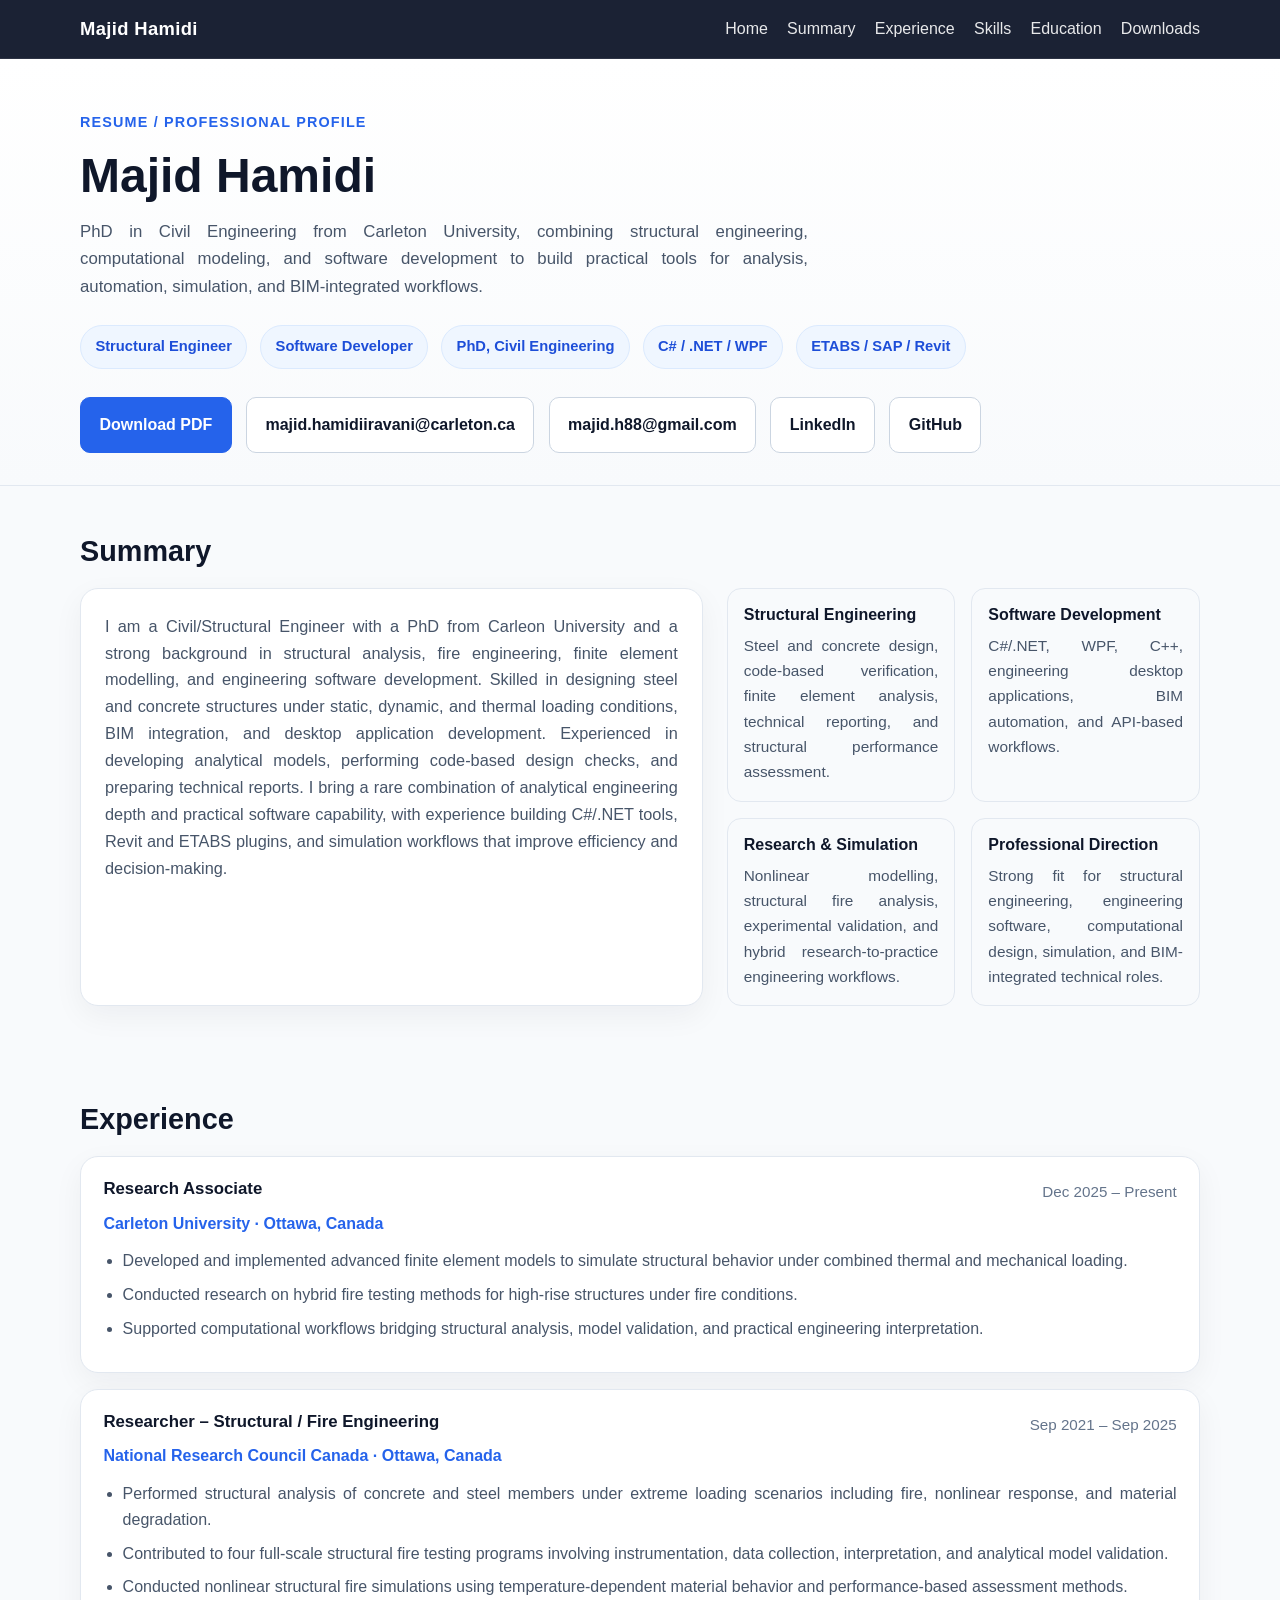
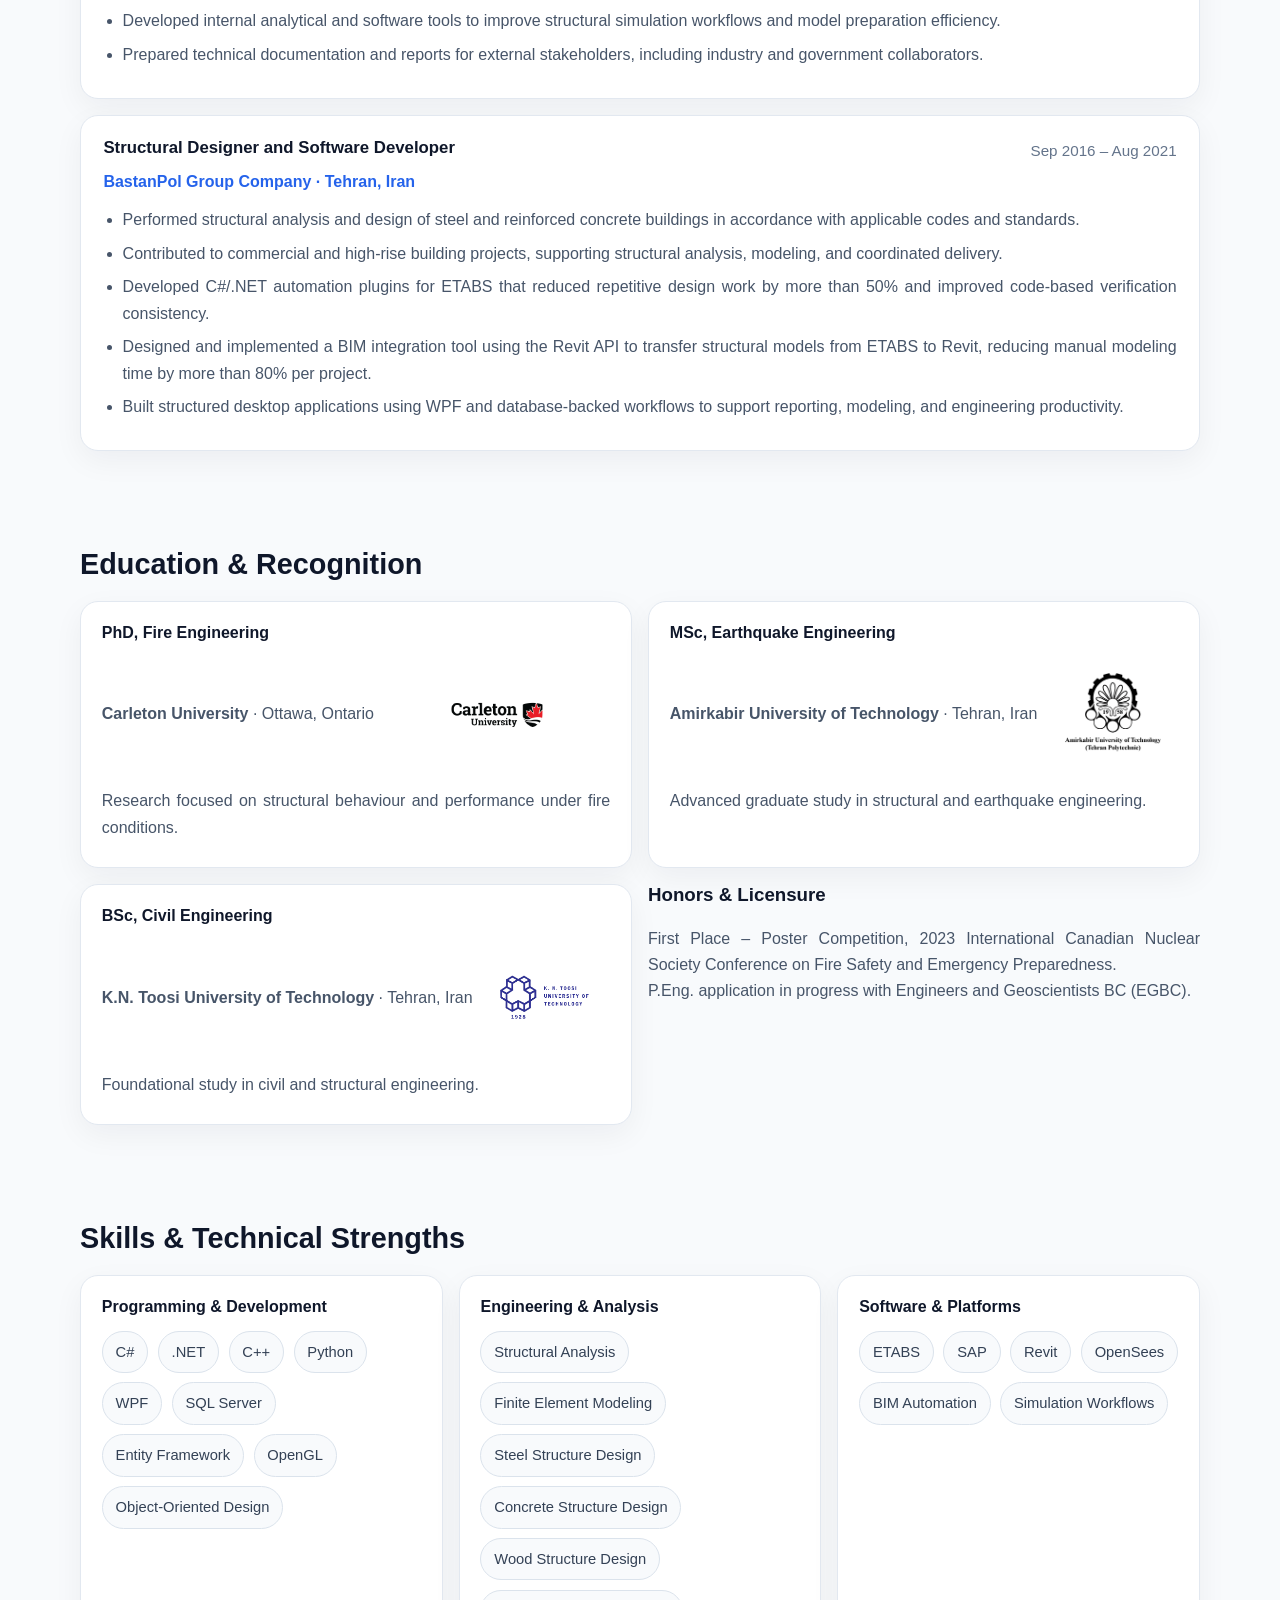
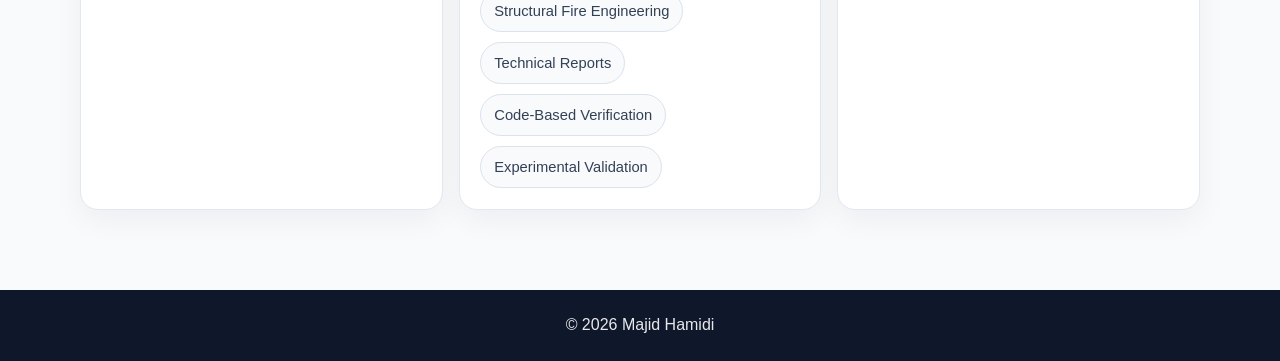
==== resume.html @ 637e969d "Update resume.html" ====
<!DOCTYPE html>
<html lang="en">
<head>
  <meta charset="UTF-8" />
  <meta name="viewport" content="width=device-width, initial-scale=1.0" />
  <title>Resume | Majid Hamidi</title>
  <meta
    name="description"
    content="Resume page of Majid Hamidi - PhD Civil Engineer, Structural Engineer, and Software Developer specializing in structural analysis, fire engineering, computational modeling, and engineering software."
  />
  <link rel="preconnect" href="https://fonts.googleapis.com">
  <link rel="preconnect" href="https://fonts.gstatic.com" crossorigin>
  <link href="https://fonts.googleapis.com/css2?family=Inter:wght@400;500;600;700;800&display=swap" rel="stylesheet">

  <style>
    * {
      box-sizing: border-box;
    }

    html {
      scroll-behavior: smooth;
    }

    body {
      margin: 0;
      font-family: 'Calibri', sans-serif;
      line-height: 1.65;
      color: #1e293b;
      background: #f8fafc;
      -webkit-font-smoothing: antialiased;
      -moz-osx-font-smoothing: grayscale;
      text-rendering: optimizeLegibility;
      text-align: justify;
    }

    img {
      max-width: 100%;
      display: block;
    }

    h1, h2, h3, h4, .logo {
  margin-top: 0;
  font-weight: 700;
  line-height: 1.2;
  color: #0f172a;
}

    p {
      margin-top: 0;
      margin-bottom: 0;
      color: #475569;
      font-weight: 400;
    }

    ul {
      margin: 0;
      padding-left: 1.2rem;
      color: #475569;
    }

    li {
      margin-bottom: 0.45rem;
    }

    a {
      color: #2563eb;
      text-decoration: none;
      transition: 0.25s ease;
    }

    a:hover {
      color: #1d4ed8;
    }

    .container {
      width: min(1120px, 92%);
      margin: 0 auto;
    }

    .site-header {
      position: sticky;
      top: 0;
      z-index: 1000;
      background: rgba(15, 23, 42, 0.95);
      backdrop-filter: blur(10px);
      color: white;
      padding: 1rem 0;
      border-bottom: 1px solid rgba(255, 255, 255, 0.08);
    }

    .nav {
      display: flex;
      justify-content: space-between;
      align-items: center;
      gap: 1rem;
    }

    .logo {
      color: white;
      font-size: 1.15rem;
      letter-spacing: 0.02em;
    }

    .nav nav {
      display: flex;
      flex-wrap: wrap;
      gap: 1.2rem;
    }

    .nav nav a {
      color: rgba(255, 255, 255, 0.9);
      font-weight: 500;
    }

    .nav nav a:hover {
      color: white;
    }

    .hero {
      padding: 3.2rem 0 2rem;
      background: linear-gradient(to bottom, #ffffff, #f8fafc);
      border-bottom: 1px solid #e2e8f0;
    }

    .eyebrow {
      margin-bottom: 0.8rem;
      color: #2563eb;
      font-size: 0.9rem;
      font-weight: 700;
      text-transform: uppercase;
      letter-spacing: 0.08em;
    }

    .hero h1 {
      font-size: clamp(2rem, 4vw, 3rem);
      margin-bottom: 0.8rem;
      max-width: 12ch;
    }

    .hero-subtitle {
      font-size: 1.05rem;
      max-width: 78ch;
      margin-bottom: 1.5rem;
    }

    .hero-meta {
      display: flex;
      flex-wrap: wrap;
      gap: 0.8rem;
      margin-bottom: 1.8rem;
    }

    .pill {
      display: inline-flex;
      align-items: center;
      padding: 0.55rem 0.9rem;
      border-radius: 999px;
      background: #eff6ff;
      color: #1d4ed8;
      font-weight: 600;
      font-size: 0.92rem;
      border: 1px solid #dbeafe;
    }

    .hero-links {
      display: flex;
      flex-wrap: wrap;
      gap: 0.9rem;
    }

    .btn {
      display: inline-flex;
      align-items: center;
      justify-content: center;
      padding: 0.85rem 1.15rem;
      border-radius: 10px;
      border: 1px solid #cbd5e1;
      background: white;
      color: #0f172a;
      font-weight: 600;
      transition: 0.25s ease;
    }

    .btn:hover {
      transform: translateY(-2px);
      box-shadow: 0 10px 24px rgba(15, 23, 42, 0.08);
    }

    .btn.primary {
      background: #2563eb;
      border-color: #2563eb;
      color: white;
    }

    .btn.primary:hover {
      background: #1d4ed8;
      border-color: #1d4ed8;
      color: white;
    }

    .section {
      padding: 3rem 0;
    }

    .section-title {
      font-size: 1.8rem;
      margin-bottom: 1.2rem;
      font-weight: 700;
      color: #0f172a;
    }

    .grid-2 {
      display: grid;
      grid-template-columns: 1.25fr 0.95fr;
      gap: 1.5rem;
    }

    .card {
      background: white;
      border: 1px solid #e2e8f0;
      border-radius: 18px;
      box-shadow: 0 10px 30px rgba(15, 23, 42, 0.05);
      padding: 1.5rem;
    }

    .summary {
      font-size: 1.02rem;
      margin-bottom: 0;
    }

    .highlight-grid {
      display: grid;
      grid-template-columns: repeat(2, minmax(0, 1fr));
      gap: 1rem;
    }

    .highlight-box {
      background: #f8fafc;
      border: 1px solid #e2e8f0;
      border-radius: 14px;
      padding: 1rem;
    }

    .highlight-box h3 {
      font-size: 1rem;
      margin-bottom: 0.55rem;
    }

    .highlight-box p {
      font-size: 0.96rem;
    }

    .timeline {
      display: grid;
      gap: 1rem;
    }

    .timeline-item {
      background: white;
      border: 1px solid #e2e8f0;
      border-radius: 18px;
      padding: 1.4rem;
      box-shadow: 0 10px 30px rgba(15, 23, 42, 0.05);
    }

    .item-top {
      display: flex;
      justify-content: space-between;
      gap: 1rem;
      flex-wrap: wrap;
      margin-bottom: 0.4rem;
    }

    .item-title {
      font-size: 1.05rem;
      margin: 0;
    }

    .item-company {
      color: #2563eb;
      font-weight: 600;
      margin-bottom: 0.7rem;
    }

    .item-date {
      color: #64748b;
      font-size: 0.95rem;
      white-space: nowrap;
    }

    .skills-grid {
      display: grid;
      grid-template-columns: repeat(3, minmax(0, 1fr));
      gap: 1rem;
    }

    .skills-card {
      background: white;
      border: 1px solid #e2e8f0;
      border-radius: 18px;
      padding: 1.3rem;
      box-shadow: 0 10px 30px rgba(15, 23, 42, 0.05);
    }

    .skills-card h3 {
      font-size: 1rem;
      margin-bottom: 0.9rem;
    }

    .tags {
      display: flex;
      flex-wrap: wrap;
      gap: 0.6rem;
    }

    .tag {
      background: #f8fafc;
      border: 1px solid #dbe3ec;
      padding: 0.5rem 0.8rem;
      border-radius: 999px;
      font-size: 0.92rem;
      color: #334155;
      font-weight: 500;
    }

    .education-grid {
      display: grid;
      grid-template-columns: repeat(2, minmax(0, 1fr));
      gap: 1rem;
    }

    .edu-card {
      background: white;
      border: 1px solid #e2e8f0;
      border-radius: 18px;
      padding: 1.3rem;
      box-shadow: 0 10px 30px rgba(15, 23, 42, 0.05);
    }

    .edu-card h3 {
      font-size: 1rem;
      margin-bottom: 0.35rem;
    }

    .edu-card p {
      margin-bottom: 0.35rem;
    }

    .edu-header {
  display: flex;
  align-items: center;
  gap: 0.8rem;
  margin-bottom: 0.6rem;
}

.edu-card img {
  width: 92px;
  height: 92px;
  object-fit: contain;
  display: block;
  margin: 1.2rem auto;
}
    .edu-row {
  display: flex;
  align-items: center;
  gap: 0.6rem;
  margin-bottom: 0.4rem;
}

.edu-row img {
  width: 96px;
  height: 96px;
  object-fit: contain;
}

.edu-row p {
  margin: 0;
}
    .downloads {
      display: grid;
      grid-template-columns: repeat(2, minmax(0, 1fr));
      gap: 1rem;
    }

    .download-card {
      background: linear-gradient(to bottom right, #ffffff, #f8fbff);
      border: 1px solid #dbeafe;
      border-radius: 18px;
      padding: 1.4rem;
      box-shadow: 0 10px 30px rgba(37, 99, 235, 0.06);
    }

    .download-card h3 {
      margin-bottom: 0.5rem;
      font-size: 1.05rem;
    }

    .download-card p {
      margin-bottom: 1rem;
    }

    .footer {
      background: #0f172a;
      color: rgba(255, 255, 255, 0.9);
      padding: 1.4rem 0;
      text-align: center;
      margin-top: 2rem;
    }

    .footer p {
      margin: 0;
      color: inherit;
    }

    @media (max-width: 900px) {
      .grid-2,
      .skills-grid,
      .education-grid,
      .downloads {
        grid-template-columns: 1fr;
      }

      .highlight-grid {
        grid-template-columns: 1fr;
      }
    }

    @media (max-width: 768px) {
      .nav {
        flex-direction: column;
        align-items: flex-start;
      }

      .hero {
        padding-top: 2.4rem;
      }

      .hero h1 {
        max-width: 100%;
      }

      .section {
        padding: 2.0rem 0;
      }
    }
  </style>
</head>
<body>
  <header class="site-header">
    <div class="container nav">
      <div class="logo">Majid Hamidi</div>
      <nav>
        <a href="index.html">Home</a>
        <a href="#summary">Summary</a>
        <a href="#experience">Experience</a>
        <a href="#skills">Skills</a>
        <a href="#education">Education</a>
        <a href="#downloads">Downloads</a>
      </nav>
    </div>
  </header>

  <section class="hero">
    <div class="container">
      <p class="eyebrow">Resume / Professional Profile</p>
      <h1>Majid Hamidi</h1>
      <p class="hero-subtitle">
        PhD in Civil Engineering from Carleton University, combining structural engineering, computational modeling,
        and software development to build practical tools for analysis, automation, simulation, and BIM-integrated workflows.
      </p>

      <div class="hero-meta">
        <span class="pill">Structural Engineer</span>
        <span class="pill">Software Developer</span>
        <span class="pill">PhD, Civil Engineering</span>
        <span class="pill">C# / .NET / WPF</span>
        <span class="pill">ETABS / SAP / Revit</span>
      </div>

      <div class="hero-links">
        <a class="btn primary" href="assets/cv.pdf" download>Download PDF</a>
        <a class="btn" href="mailto:Majid.Hamidiiravani@carleton.ca">majid.hamidiiravani@carleton.ca</a>
        <a class="btn" href="mailto:Majid.h88@gmail.com">majid.h88@gmail.com</a>
        <a class="btn" href="https://www.linkedin.com/in/majid-hamidi-iravani/" target="_blank" rel="noopener noreferrer">LinkedIn</a>
        <a class="btn" href="https://github.com/majid-hamidi" target="_blank" rel="noopener noreferrer">GitHub</a>
      </div>
    </div>
  </section>

  <section id="summary" class="section">
    <div class="container">
      <h2 class="section-title">Summary</h2>
      <div class="grid-2">
        <div class="card">
          <p class="summary">
            I am a Civil/Structural Engineer with a PhD from Carleon University and a strong background in structural analysis, fire engineering,
            finite element modelling, and engineering software development. Skilled in designing steel and concrete structures under static, dynamic, and
            thermal loading conditions, BIM integration, and desktop application development. Experienced in developing analytical models, performing code-based design checks, and preparing technical reports. I bring a rare combination of analytical engineering depth and practical software capability, with experience
            building C#/.NET tools, Revit and ETABS plugins, and simulation workflows that improve efficiency and decision-making.
          </p>
        </div>

        <div class="highlight-grid">
          <div class="highlight-box">
            <h3>Structural Engineering</h3>
            <p>Steel and concrete design, code-based verification, finite element analysis, technical reporting, and structural performance assessment.</p>
          </div>
          <div class="highlight-box">
            <h3>Software Development</h3>
            <p>C#/.NET, WPF, C++, engineering desktop applications, BIM automation, and API-based workflows.</p>
          </div>
          <div class="highlight-box">
            <h3>Research & Simulation</h3>
            <p>Nonlinear modelling, structural fire analysis, experimental validation, and hybrid research-to-practice engineering workflows.</p>
          </div>
          <div class="highlight-box">
            <h3>Professional Direction</h3>
            <p>Strong fit for structural engineering, engineering software, computational design, simulation, and BIM-integrated technical roles.</p>
          </div>
        </div>
      </div>
    </div>
  </section>

  <section id="experience" class="section">
    <div class="container">
      <h2 class="section-title">Experience</h2>

      <div class="timeline">
        <article class="timeline-item">
          <div class="item-top">
            <h3 class="item-title">Research Associate</h3>
            <div class="item-date">Dec 2025 – Present</div>
          </div>
          <div class="item-company">Carleton University · Ottawa, Canada</div>
          <ul>
            <li>Developed and implemented advanced finite element models to simulate structural behavior under combined thermal and mechanical loading.</li>
            <li>Conducted research on hybrid fire testing methods for high-rise structures under fire conditions.</li>
            <li>Supported computational workflows bridging structural analysis, model validation, and practical engineering interpretation.</li>
          </ul>
        </article>

        <article class="timeline-item">
          <div class="item-top">
            <h3 class="item-title">Researcher – Structural / Fire Engineering</h3>
            <div class="item-date">Sep 2021 – Sep 2025</div>
          </div>
          <div class="item-company">National Research Council Canada · Ottawa, Canada</div>
          <ul>
            <li>Performed structural analysis of concrete and steel members under extreme loading scenarios including fire, nonlinear response, and material degradation.</li>
            <li>Contributed to four full-scale structural fire testing programs involving instrumentation, data collection, interpretation, and analytical model validation.</li>
            <li>Conducted nonlinear structural fire simulations using temperature-dependent material behavior and performance-based assessment methods.</li>
            <li>Developed internal analytical and software tools to improve structural simulation workflows and model preparation efficiency.</li>
            <li>Prepared technical documentation and reports for external stakeholders, including industry and government collaborators.</li>
          </ul>
        </article>

        <article class="timeline-item">
          <div class="item-top">
            <h3 class="item-title">Structural Designer and Software Developer</h3>
            <div class="item-date">Sep 2016 – Aug 2021</div>
          </div>
          <div class="item-company">BastanPol Group Company · Tehran, Iran</div>
          <ul>
            <li>Performed structural analysis and design of steel and reinforced concrete buildings in accordance with applicable codes and standards.</li>
            <li>Contributed to commercial and high-rise building projects, supporting structural analysis, modeling, and coordinated delivery.</li>
            <li>Developed C#/.NET automation plugins for ETABS that reduced repetitive design work by more than 50% and improved code-based verification consistency.</li>
            <li>Designed and implemented a BIM integration tool using the Revit API to transfer structural models from ETABS to Revit, reducing manual modeling time by more than 80% per project.</li>
            <li>Built structured desktop applications using WPF and database-backed workflows to support reporting, modeling, and engineering productivity.</li>
          </ul>
        </article>
      </div>
    </div>
  </section>

 

  <section id="education" class="section">
    <div class="container">
      <h2 class="section-title">Education & Recognition</h2>

      <div class="education-grid">
        <div class="edu-card">
          <h3>PhD, Fire Engineering</h3>
          <div class="edu-row">            
            <p><strong>Carleton University</strong> · Ottawa, Ontario</p>
            <img src="assets/carleton.png" alt="Carleton University logo">
          </div>
          <p>
            Research focused on structural behaviour and performance under fire conditions.
          </p>
        </div>

        <div class="edu-card">
          <h3>MSc, Earthquake Engineering</h3>
          <div class="edu-row">      
            <p><strong>Amirkabir University of Technology</strong> · Tehran, Iran</p>
            <img src="assets/Amirkabir.png" alt="Amirkabir University logo">
          </div>
          <p>Advanced graduate study in structural and earthquake engineering.</p>
        </div>

        <div class="edu-card">
          <h3>BSc, Civil Engineering</h3>
          <div class="edu-row">
            <p><strong>K.N. Toosi University of Technology</strong> · Tehran, Iran</p>
            <img src="assets/KNTOOSI.png" alt="Amirkabir University logo">
          </div>
          <p>Foundational study in civil and structural engineering.</p>
        </div>

        <div class="">
          <h3>Honors & Licensure</h3>
          <p>First Place – Poster Competition, 2023 International Canadian Nuclear Society Conference on Fire Safety and Emergency Preparedness.</p>
          <p>P.Eng. application in progress with Engineers and Geoscientists BC (EGBC).</p>
        </div>
      </div>
    </div>
  </section>

   <section id="skills" class="section">
    <div class="container">
      <h2 class="section-title">Skills & Technical Strengths</h2>

      <div class="skills-grid">
        <div class="skills-card">
          <h3>Programming & Development</h3>
          <div class="tags">
            <span class="tag">C#</span>
            <span class="tag">.NET</span>
            <span class="tag">C++</span>
            <span class="tag">Python</span>
            <span class="tag">WPF</span>
            <span class="tag">SQL Server</span>
            <span class="tag">Entity Framework</span>
            <span class="tag">OpenGL</span>
            <span class="tag">Object-Oriented Design</span>
          </div>
        </div>

        <div class="skills-card">
          <h3>Engineering & Analysis</h3>
          <div class="tags">
            <span class="tag">Structural Analysis</span>
            <span class="tag">Finite Element Modeling</span>
            <span class="tag">Steel Structure Design</span>
            <span class="tag">Concrete Structure Design</span>
            <span class="tag">Wood Structure Design</span>
            <span class="tag">Structural Fire Engineering</span>
            <span class="tag">Technical Reports</span>
            <span class="tag">Code-Based Verification</span>
            <span class="tag">Experimental Validation</span>
          </div>
        </div>

        <div class="skills-card">
          <h3>Software & Platforms</h3>
          <div class="tags">
            <span class="tag">ETABS</span>
            <span class="tag">SAP</span>
            <span class="tag">Revit</span>
            <span class="tag">OpenSees</span>
            <span class="tag">BIM Automation</span>
            <span class="tag">Simulation Workflows</span>
          </div>
        </div>
      </div>
    </div>
  </section>
  

  <footer class="footer">
    <div class="container">
      <p>© 2026 Majid Hamidi</p>
    </div>
  </footer>
</body>
</html>
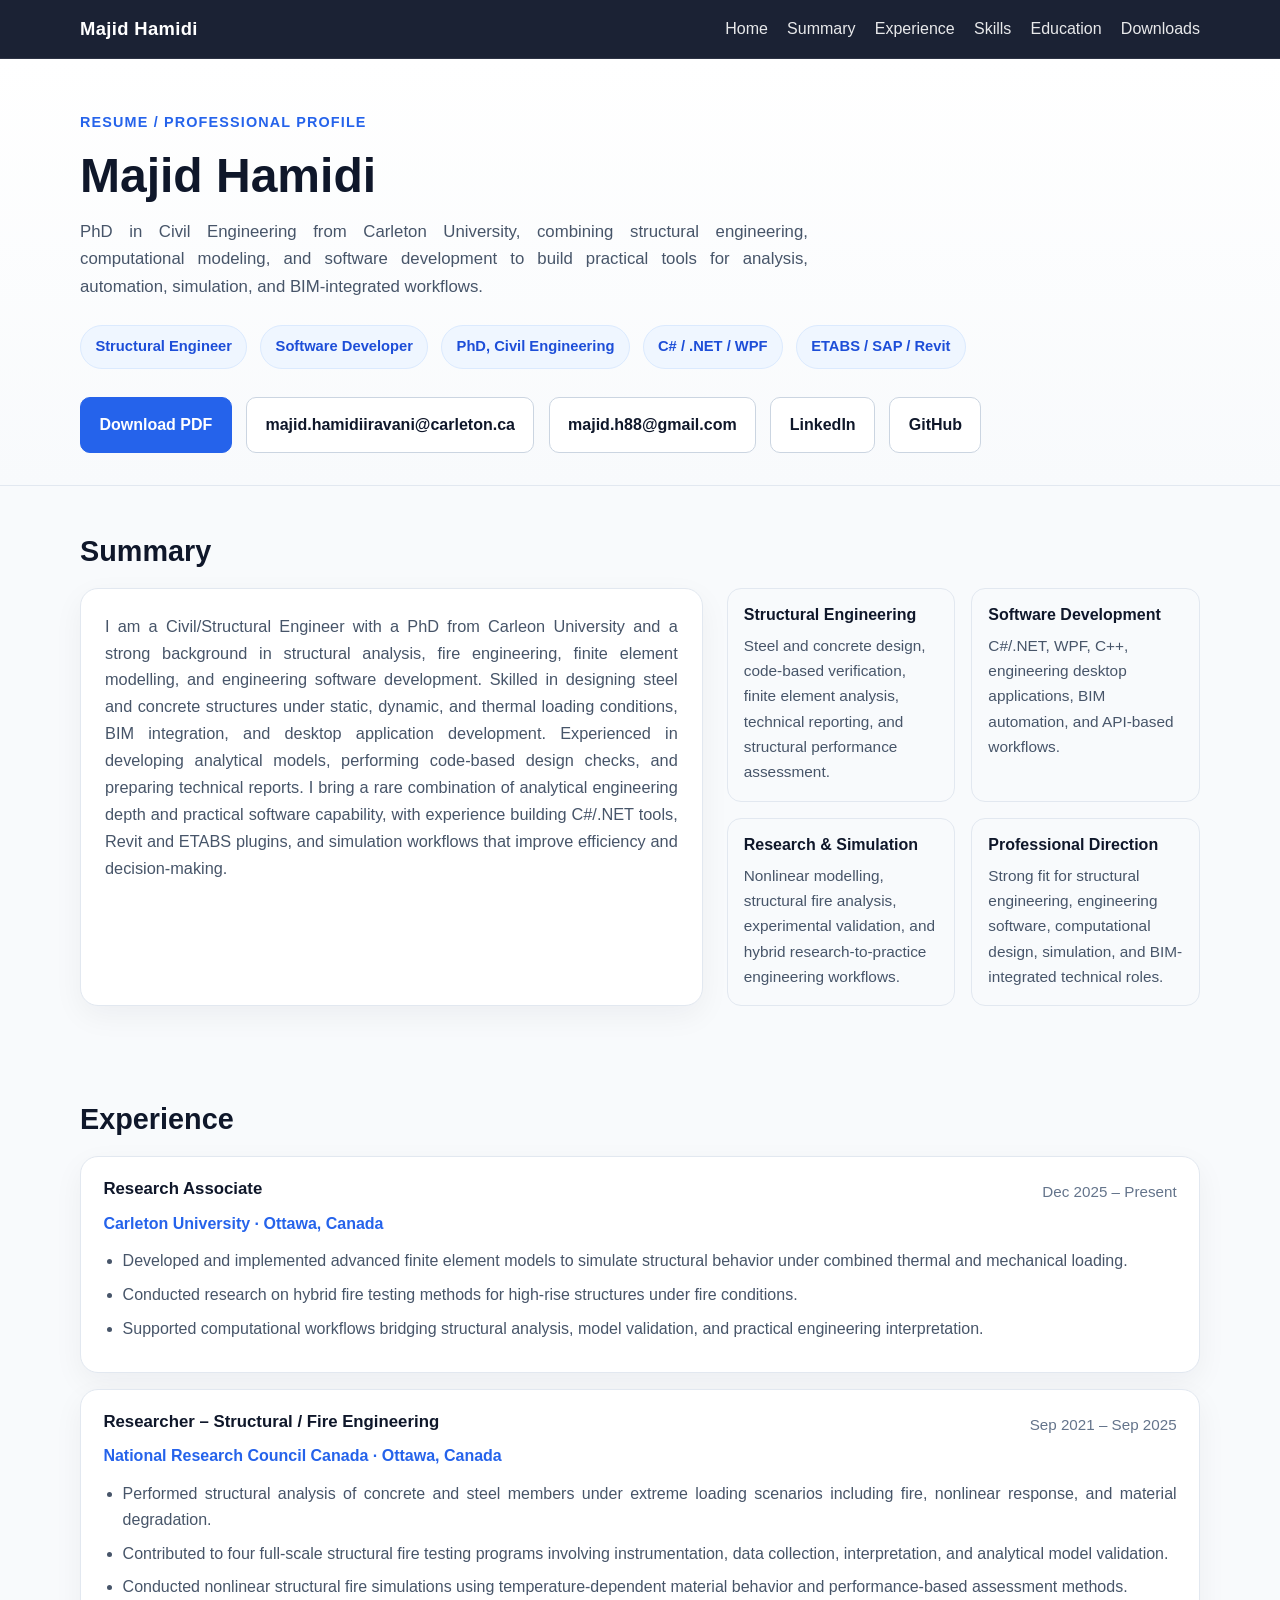
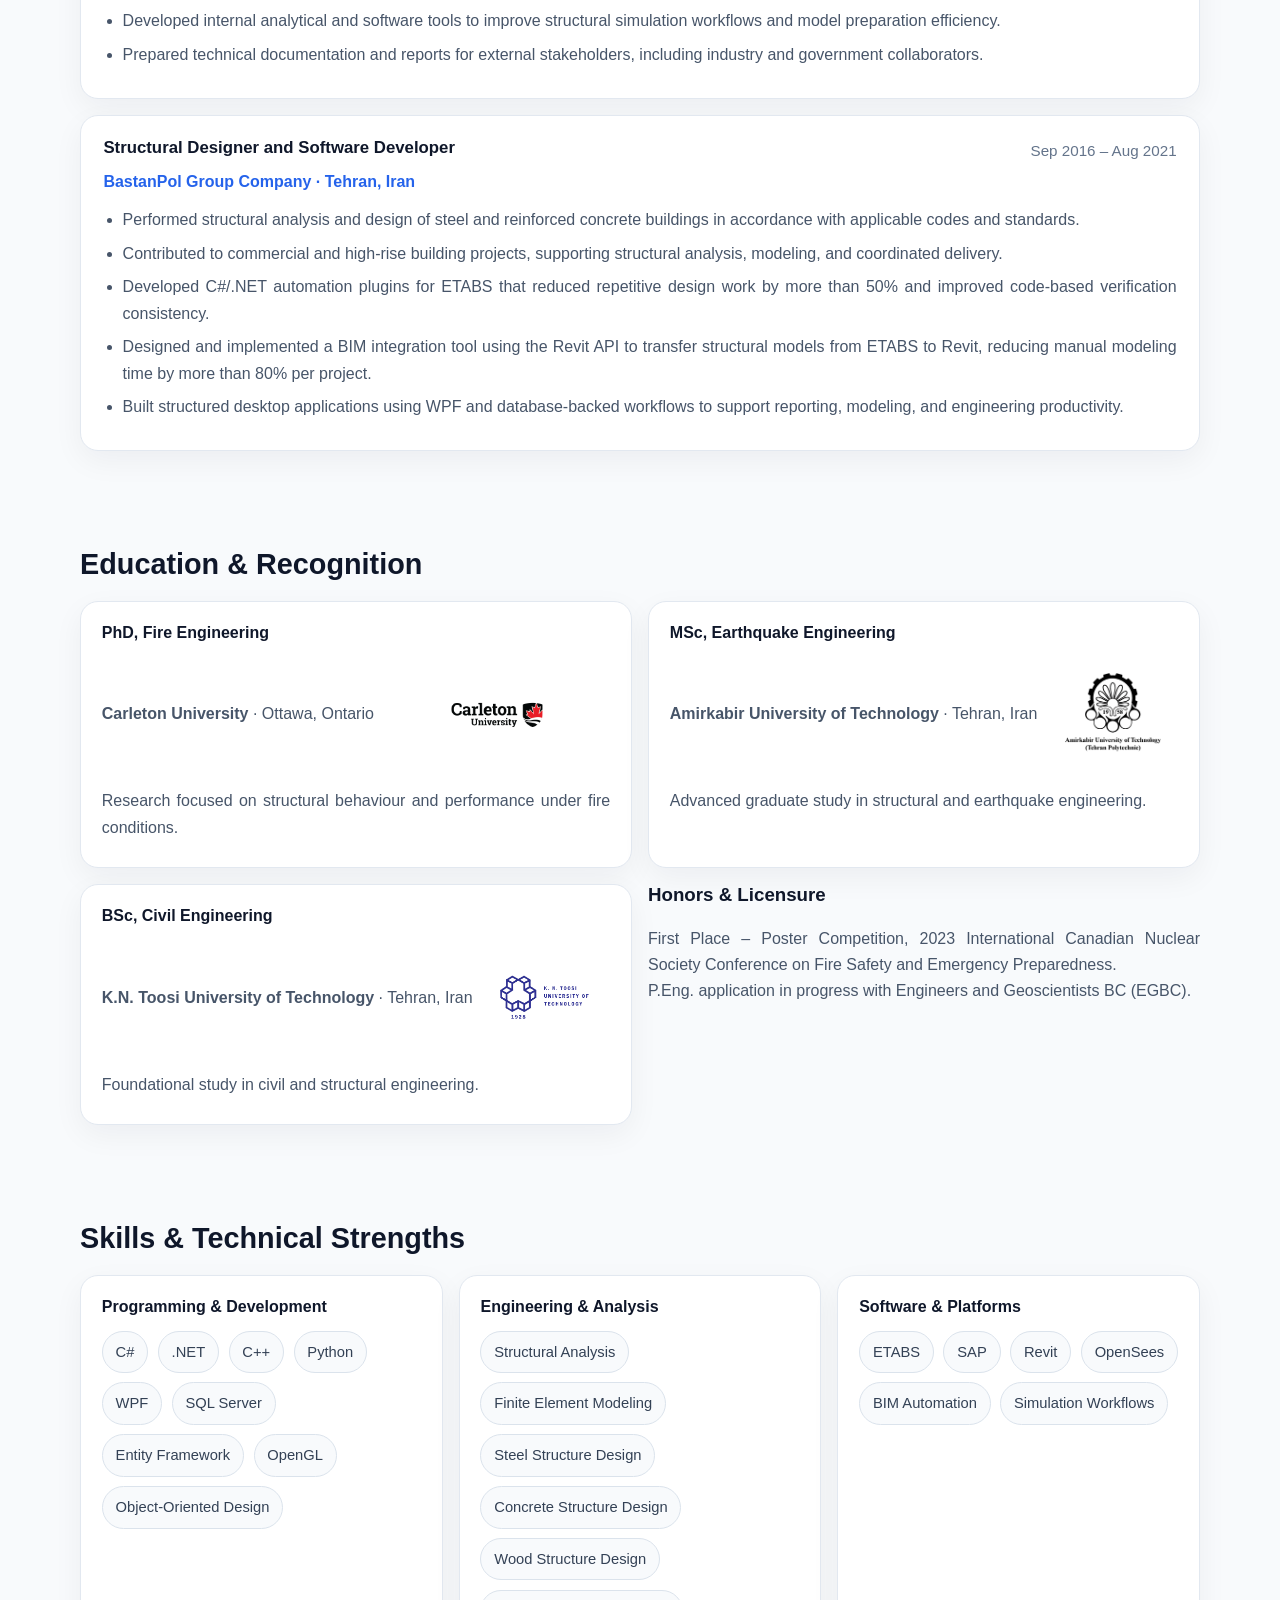
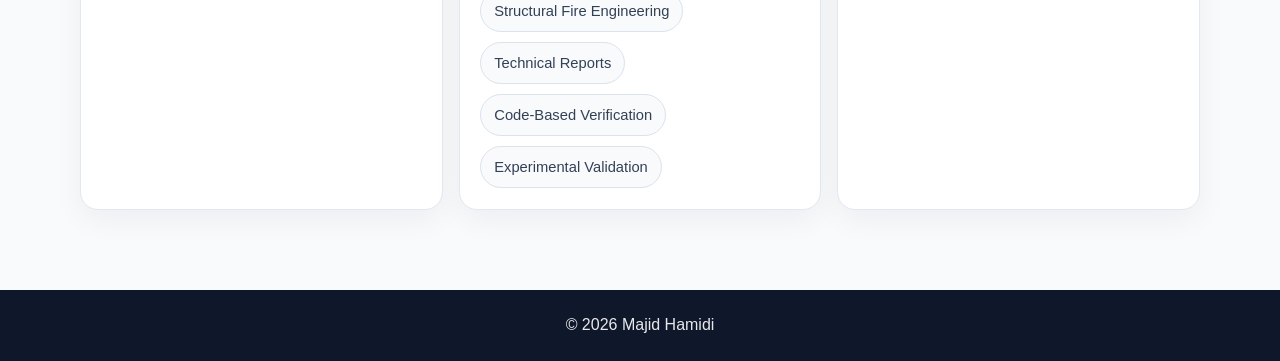
==== commit 76b4633c: "Update resume.html" ====
--- a/resume.html
+++ b/resume.html
@@ -248,6 +248,7 @@
 
     .highlight-box p {
       font-size: 0.96rem;
+       text-align: left;
     }
 
     .timeline {
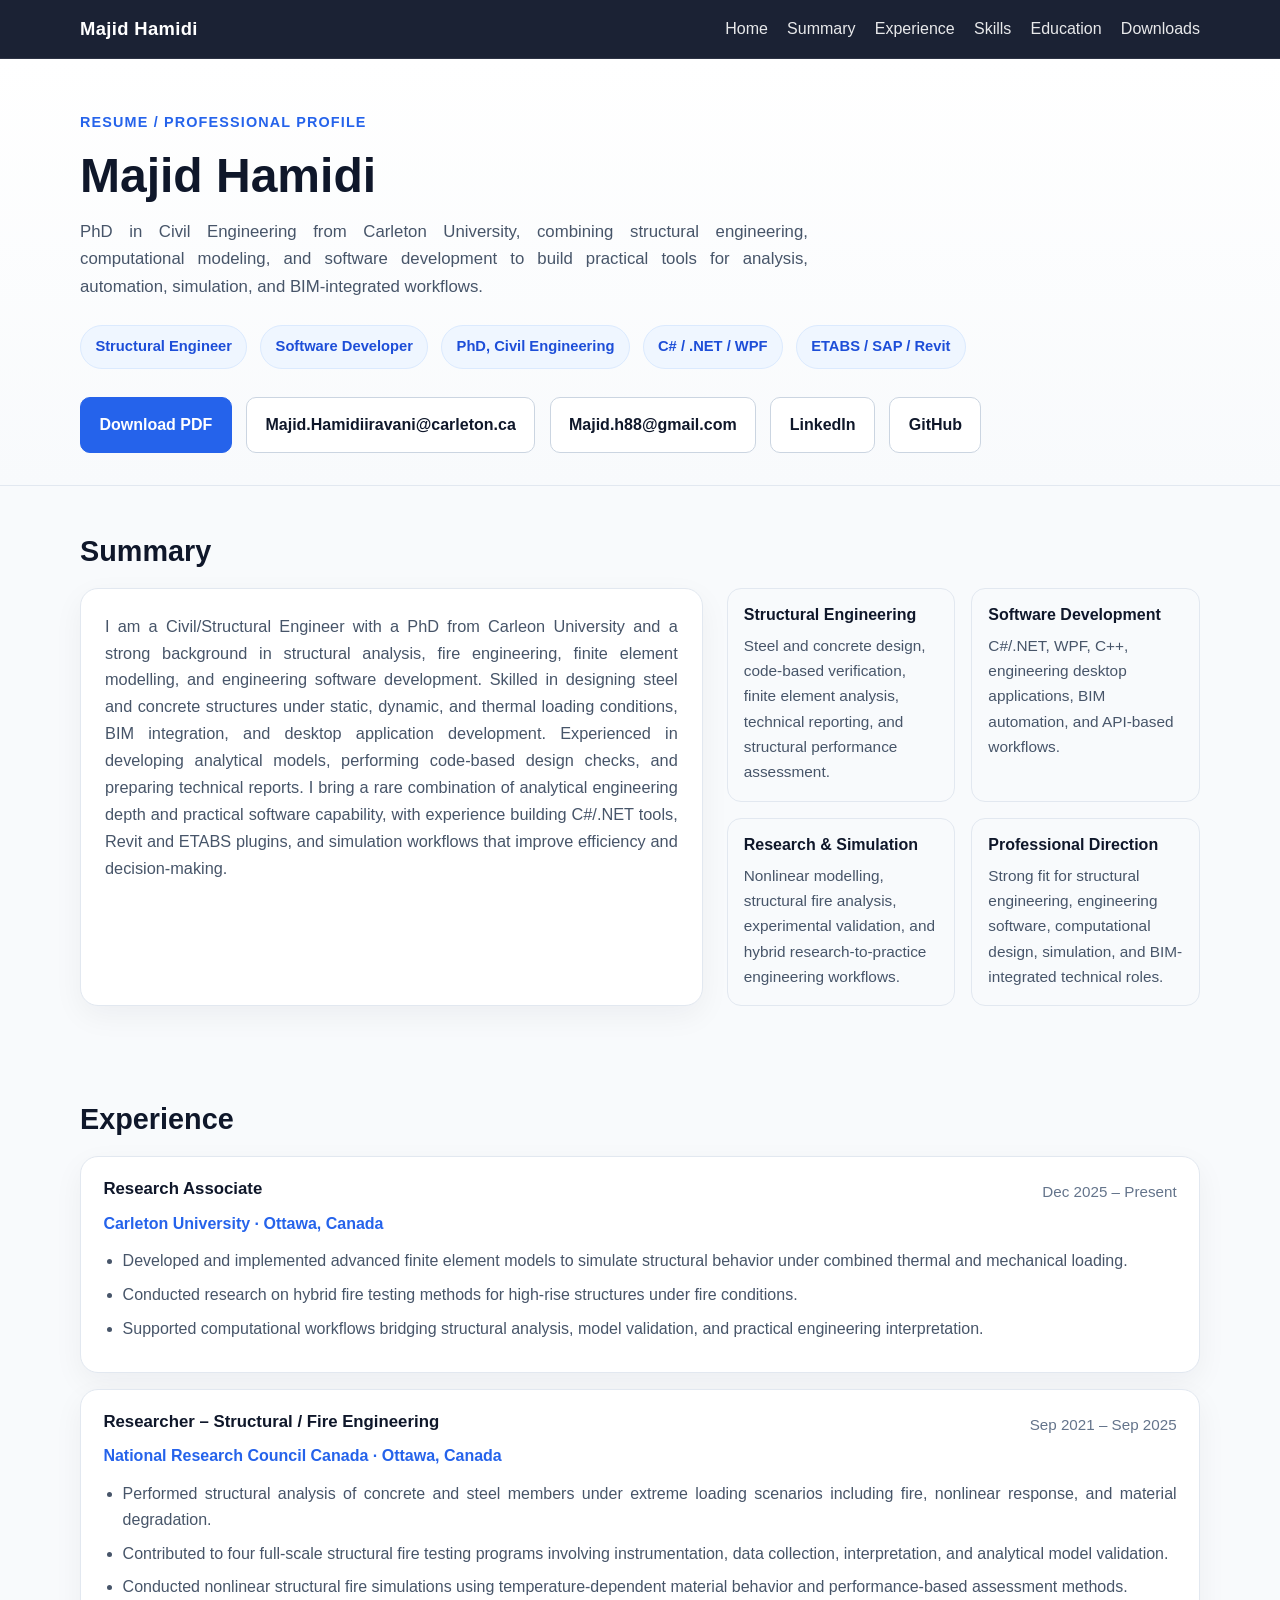
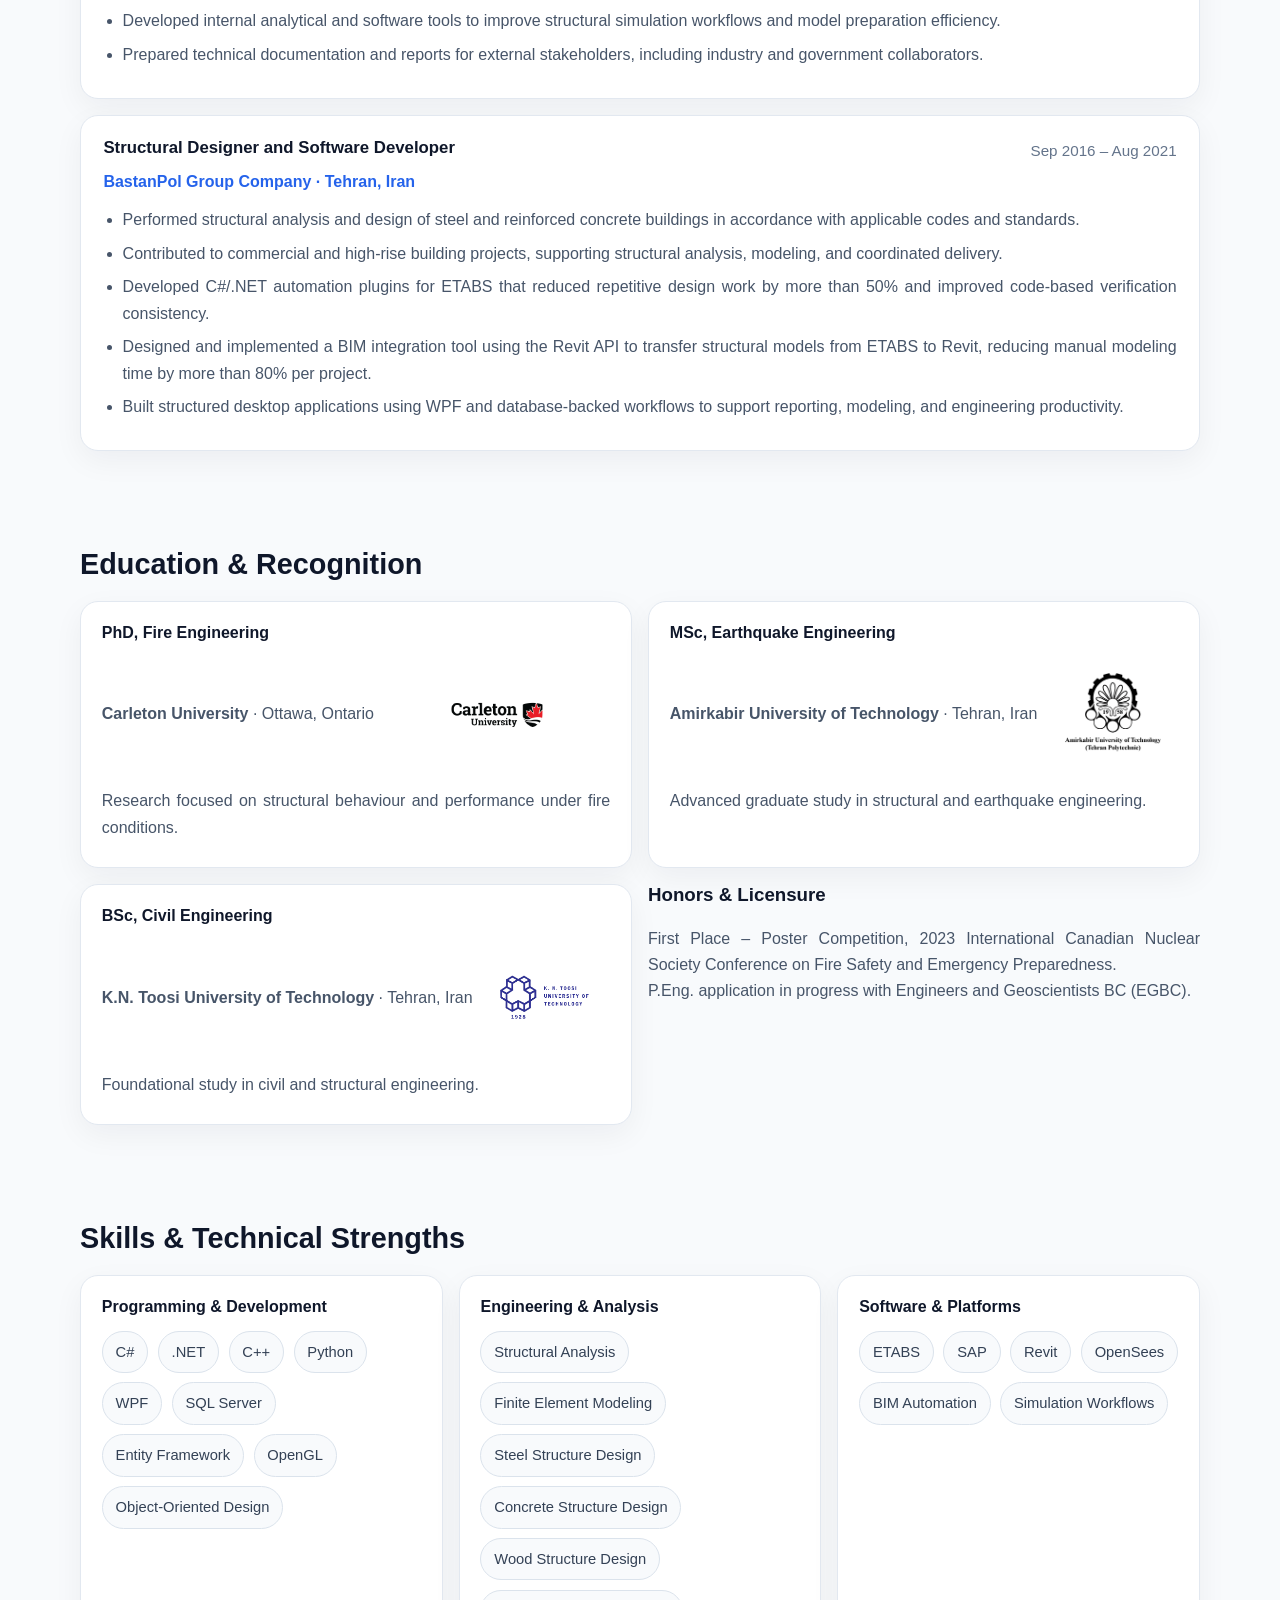
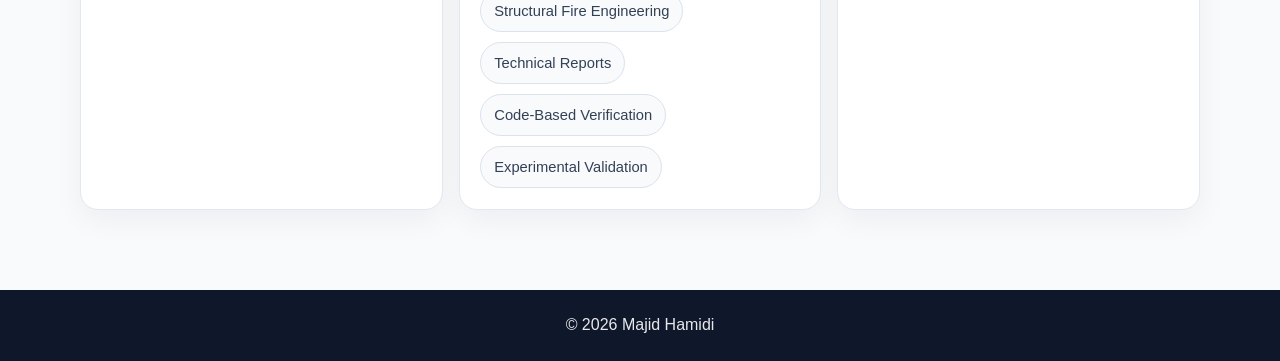
==== commit a7cbfb61: "Update resume.html" ====
--- a/resume.html
+++ b/resume.html
@@ -480,8 +480,8 @@
 
       <div class="hero-links">
         <a class="btn primary" href="assets/cv.pdf" download>Download PDF</a>
-        <a class="btn" href="mailto:Majid.Hamidiiravani@carleton.ca">majid.hamidiiravani@carleton.ca</a>
-        <a class="btn" href="mailto:Majid.h88@gmail.com">majid.h88@gmail.com</a>
+        <a class="btn" href="mailto:Majid.Hamidiiravani@carleton.ca">Majid.Hamidiiravani@carleton.ca</a>
+        <a class="btn" href="mailto:Majid.h88@gmail.com">Majid.h88@gmail.com</a>
         <a class="btn" href="https://www.linkedin.com/in/majid-hamidi-iravani/" target="_blank" rel="noopener noreferrer">LinkedIn</a>
         <a class="btn" href="https://github.com/majid-hamidi" target="_blank" rel="noopener noreferrer">GitHub</a>
       </div>
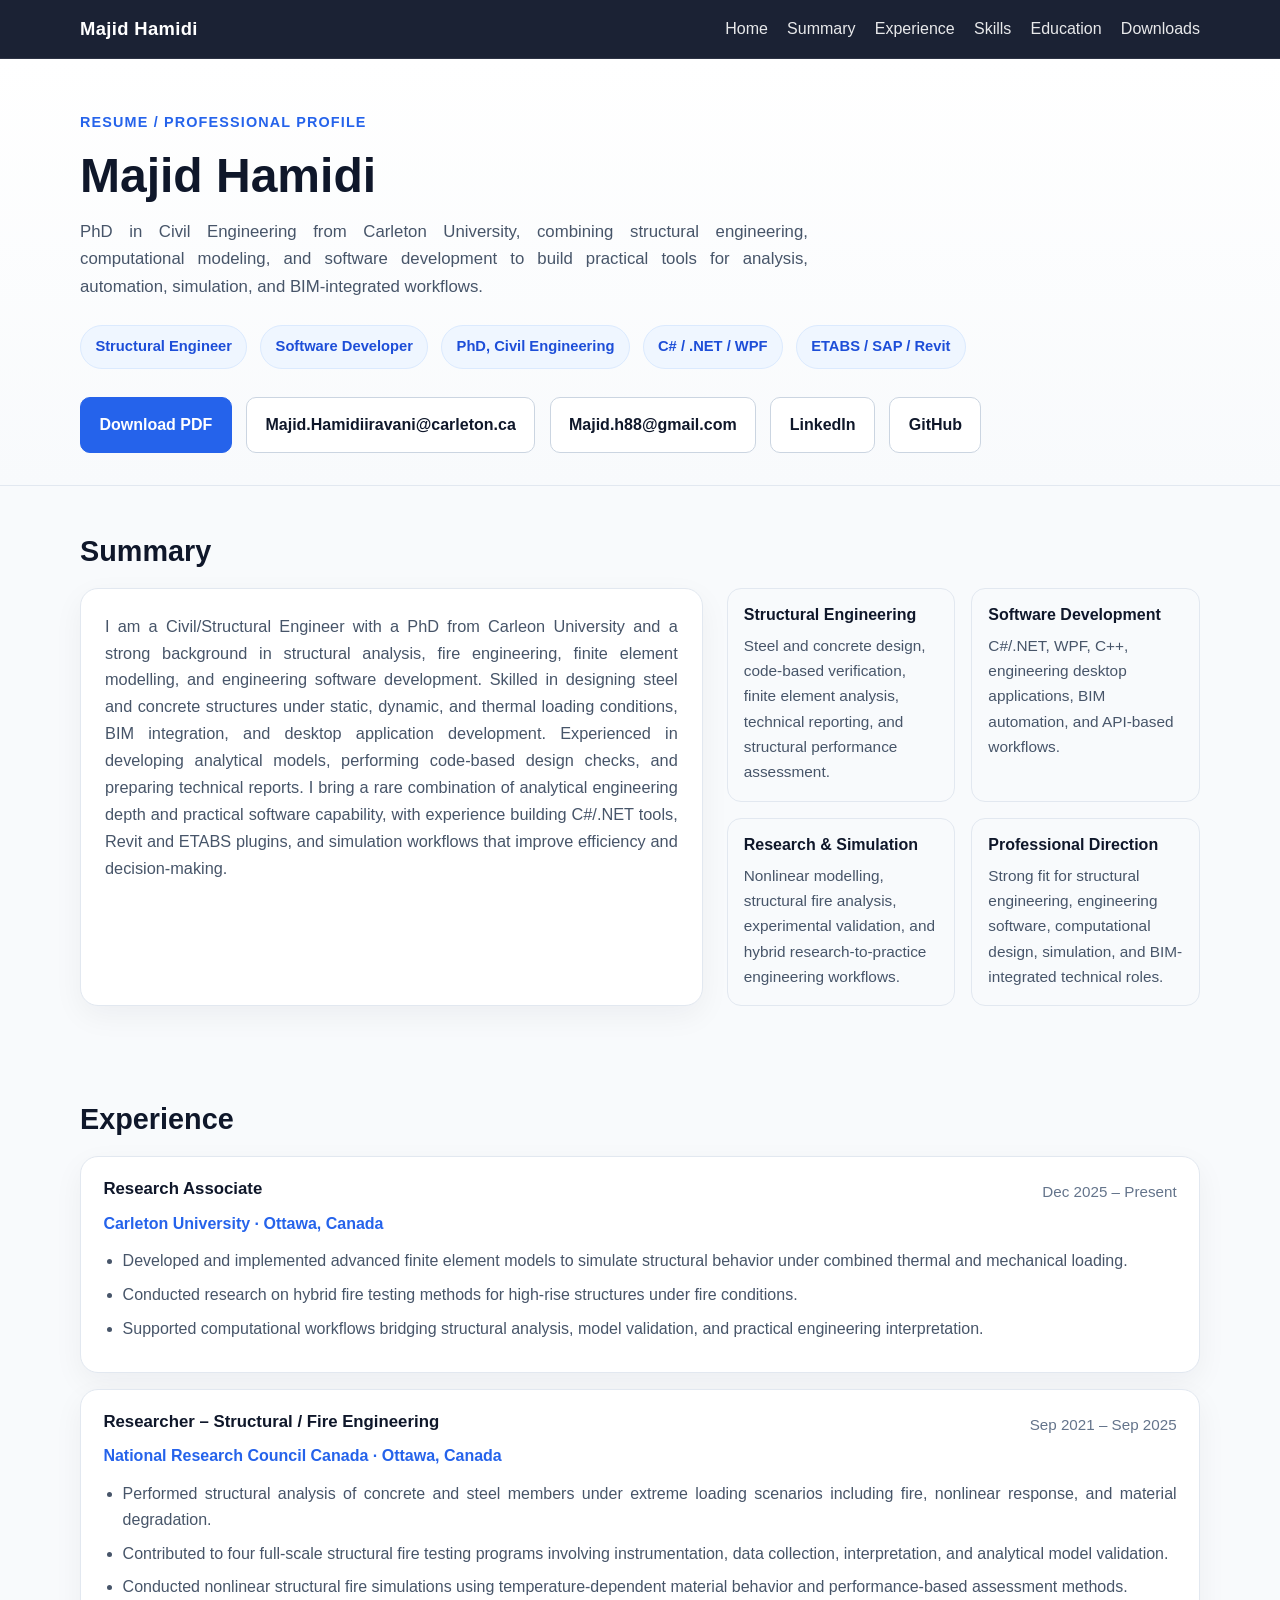
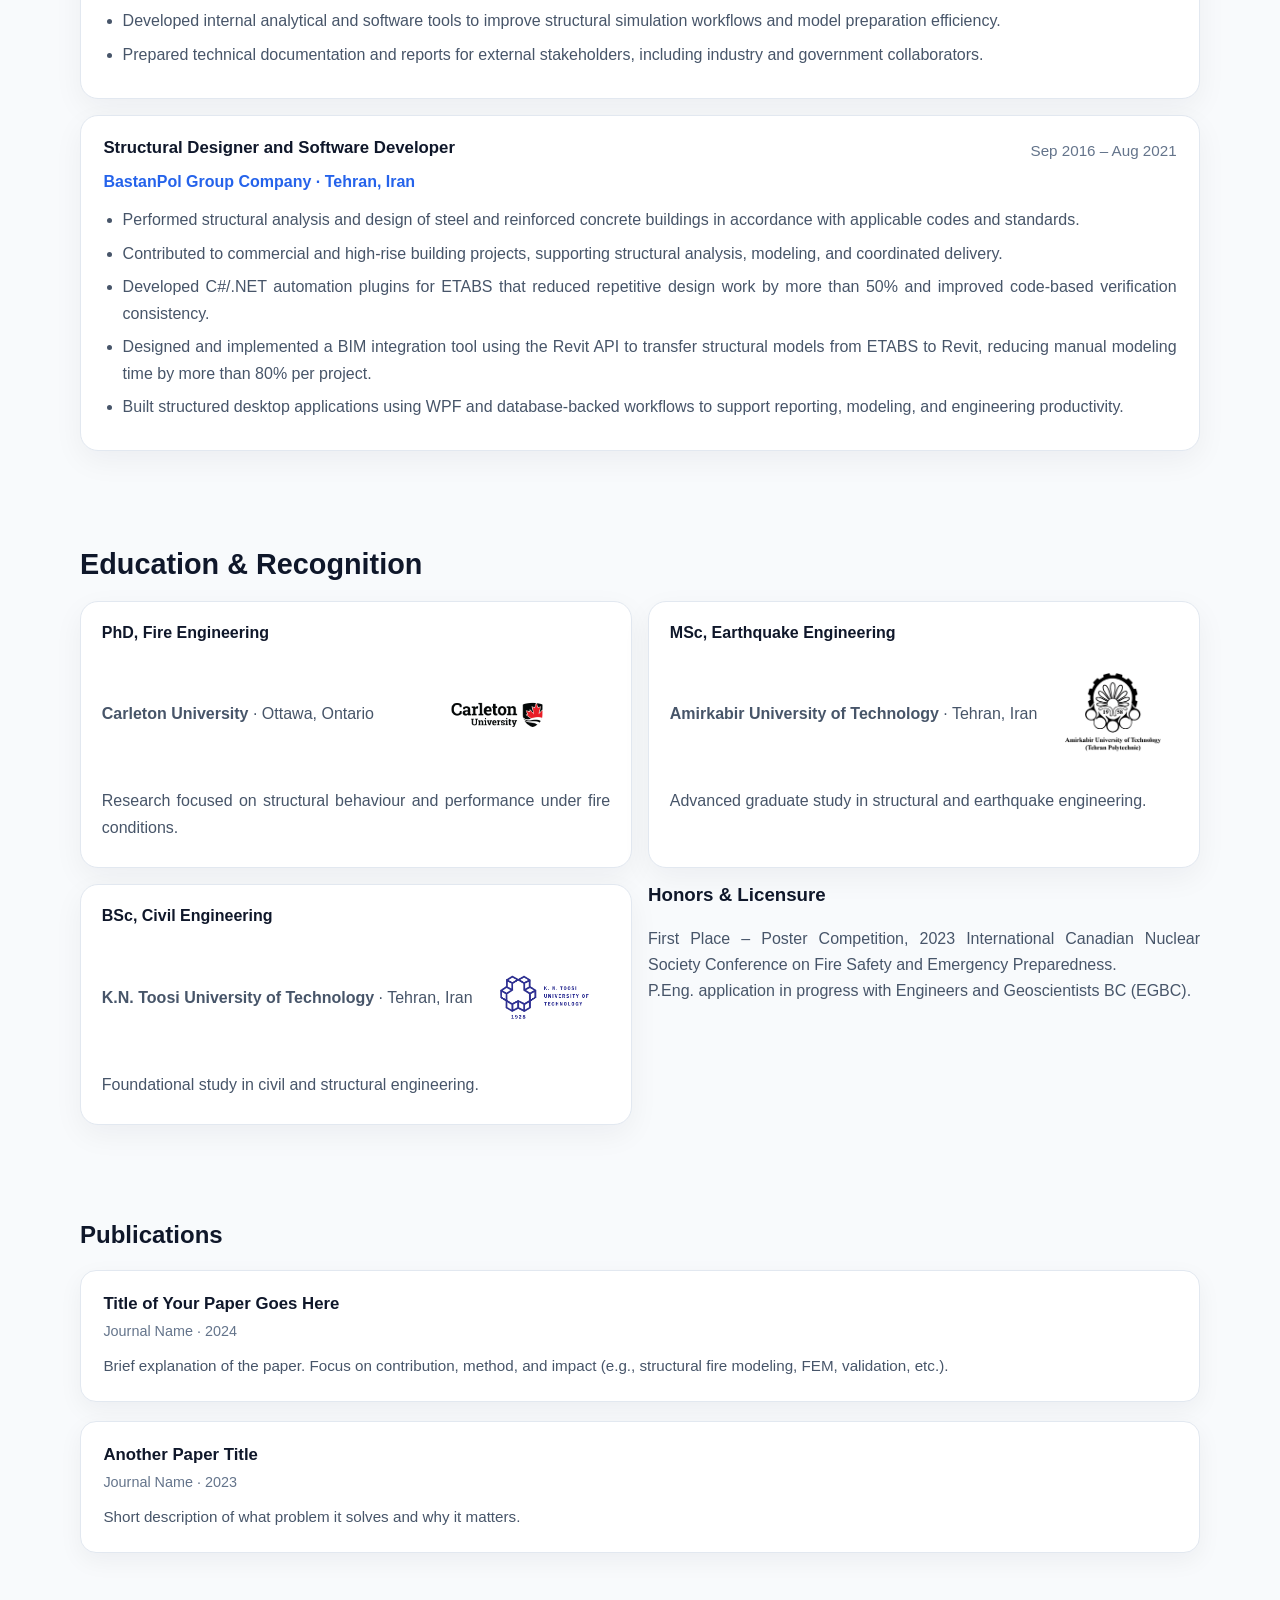
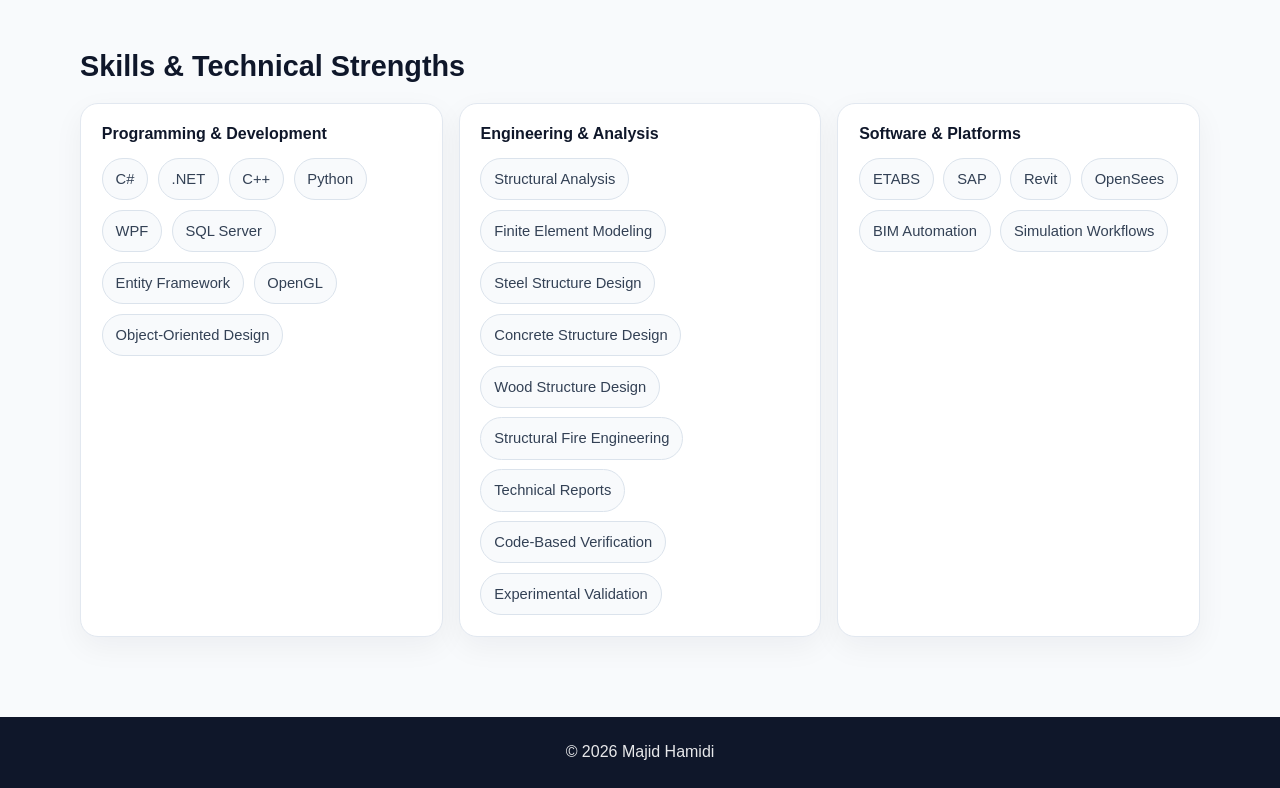
==== commit 74e42a55: "Update resume.html" ====
--- a/resume.html
+++ b/resume.html
@@ -412,7 +412,49 @@
       margin: 0;
       color: inherit;
     }
-
+.publications-list {
+  display: grid;
+  gap: 1.2rem;
+}
+
+.publication-item {
+  background: white;
+  padding: 1.4rem;
+  border-radius: 16px;
+  border: 1px solid #e2e8f0;
+  box-shadow: 0 8px 24px rgba(15, 23, 42, 0.05);
+  transition: 0.25s ease;
+}
+
+.publication-item:hover {
+  transform: translateY(-3px);
+  box-shadow: 0 16px 32px rgba(15, 23, 42, 0.08);
+}
+
+.publication-item h3 {
+  margin-bottom: 0.4rem;
+  font-size: 1.05rem;
+}
+
+.publication-item h3 a {
+  color: #0f172a;
+  font-weight: 600;
+}
+
+.publication-item h3 a:hover {
+  color: #2563eb;
+}
+
+.pub-meta {
+  font-size: 0.9rem;
+  color: #64748b;
+  margin-bottom: 0.6rem;
+}
+
+.pub-desc {
+  font-size: 0.95rem;
+  text-align: justify;
+}
     @media (max-width: 900px) {
       .grid-2,
       .skills-grid,
@@ -618,7 +660,48 @@
       </div>
     </div>
   </section>
-
+<section id="publications" class="section">
+  <div class="container">
+    <h2>Publications</h2>
+
+    <div class="publications-list">
+
+      <article class="publication-item">
+        <h3>
+          <a href="YOUR_LINK_HERE" target="_blank">
+            Title of Your Paper Goes Here
+          </a>
+        </h3>
+
+        <p class="pub-meta">
+          Journal Name · 2024
+        </p>
+
+        <p class="pub-desc">
+          Brief explanation of the paper. Focus on contribution, method, and impact (e.g., structural fire modeling, FEM, validation, etc.).
+        </p>
+      </article>
+
+      <!-- Repeat -->
+      <article class="publication-item">
+        <h3>
+          <a href="YOUR_LINK_HERE" target="_blank">
+            Another Paper Title
+          </a>
+        </h3>
+
+        <p class="pub-meta">
+          Journal Name · 2023
+        </p>
+
+        <p class="pub-desc">
+          Short description of what problem it solves and why it matters.
+        </p>
+      </article>
+
+    </div>
+  </div>
+</section>
    <section id="skills" class="section">
     <div class="container">
       <h2 class="section-title">Skills & Technical Strengths</h2>
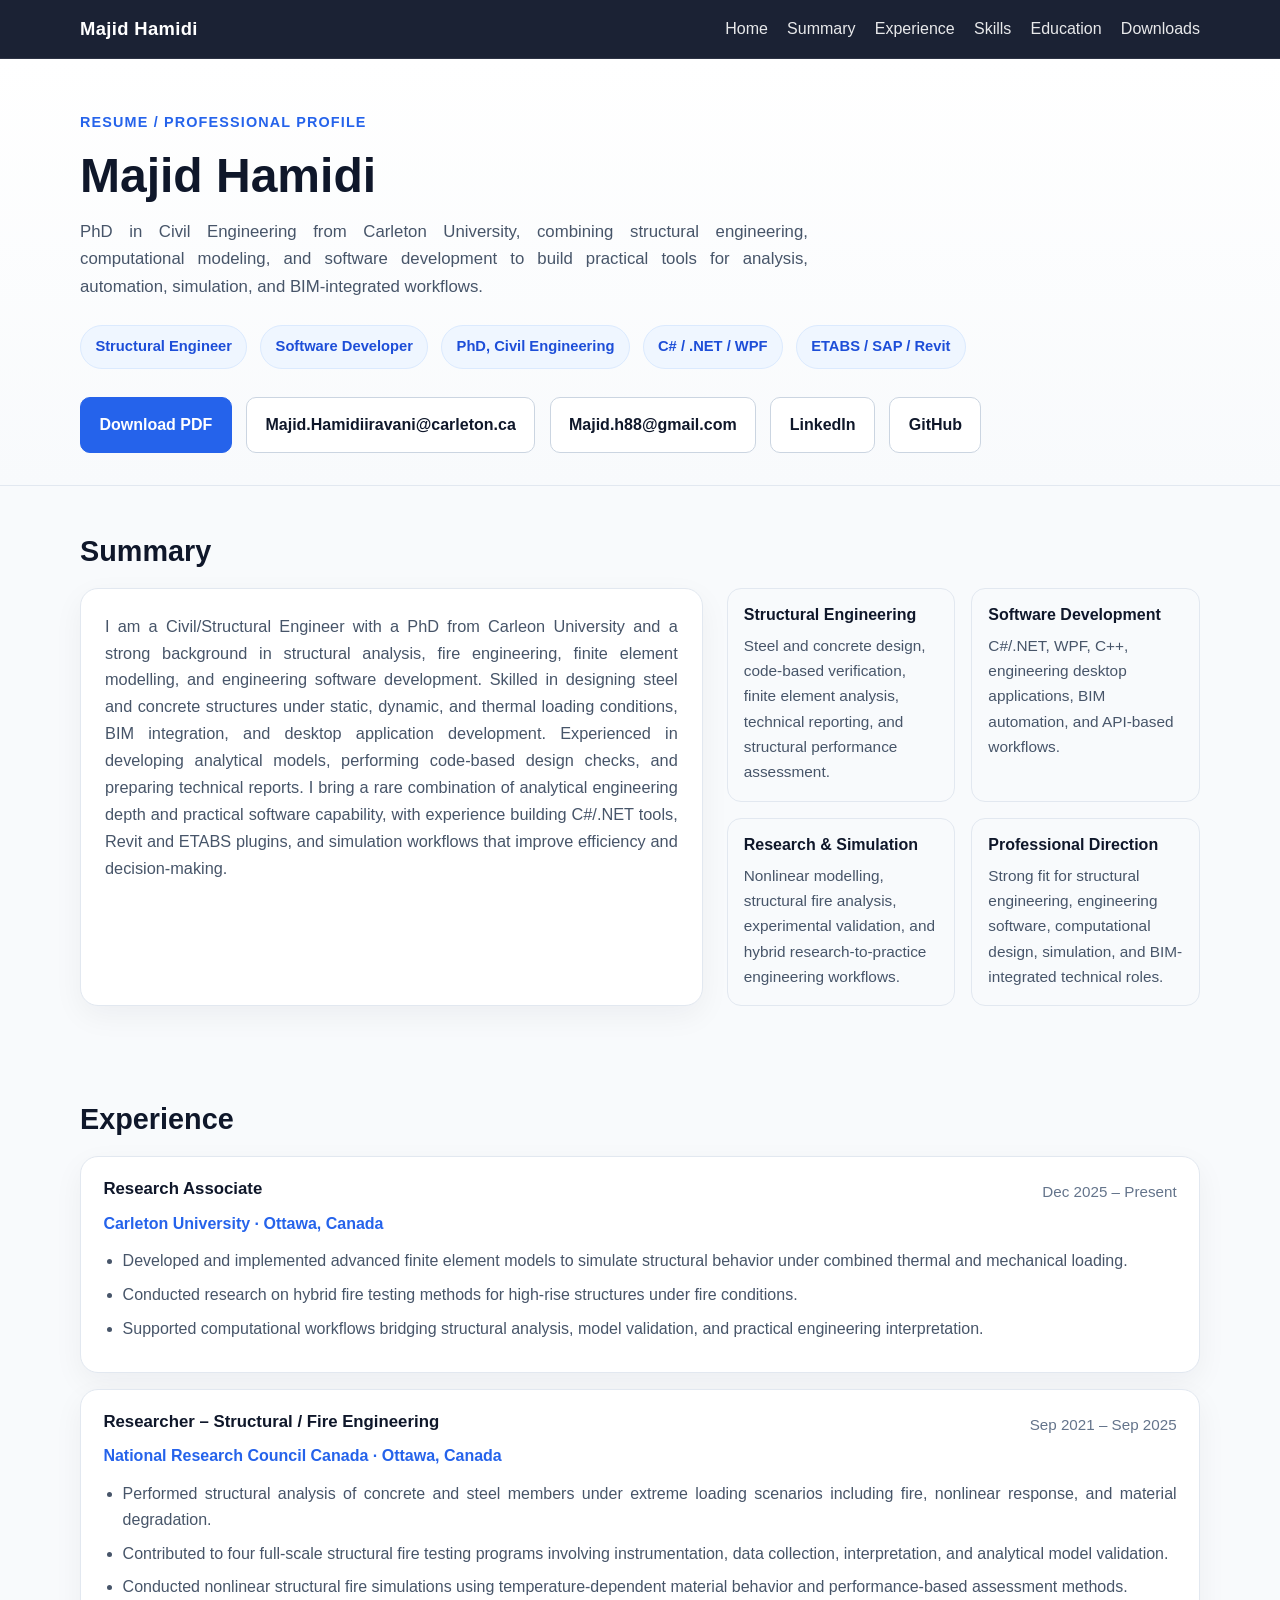
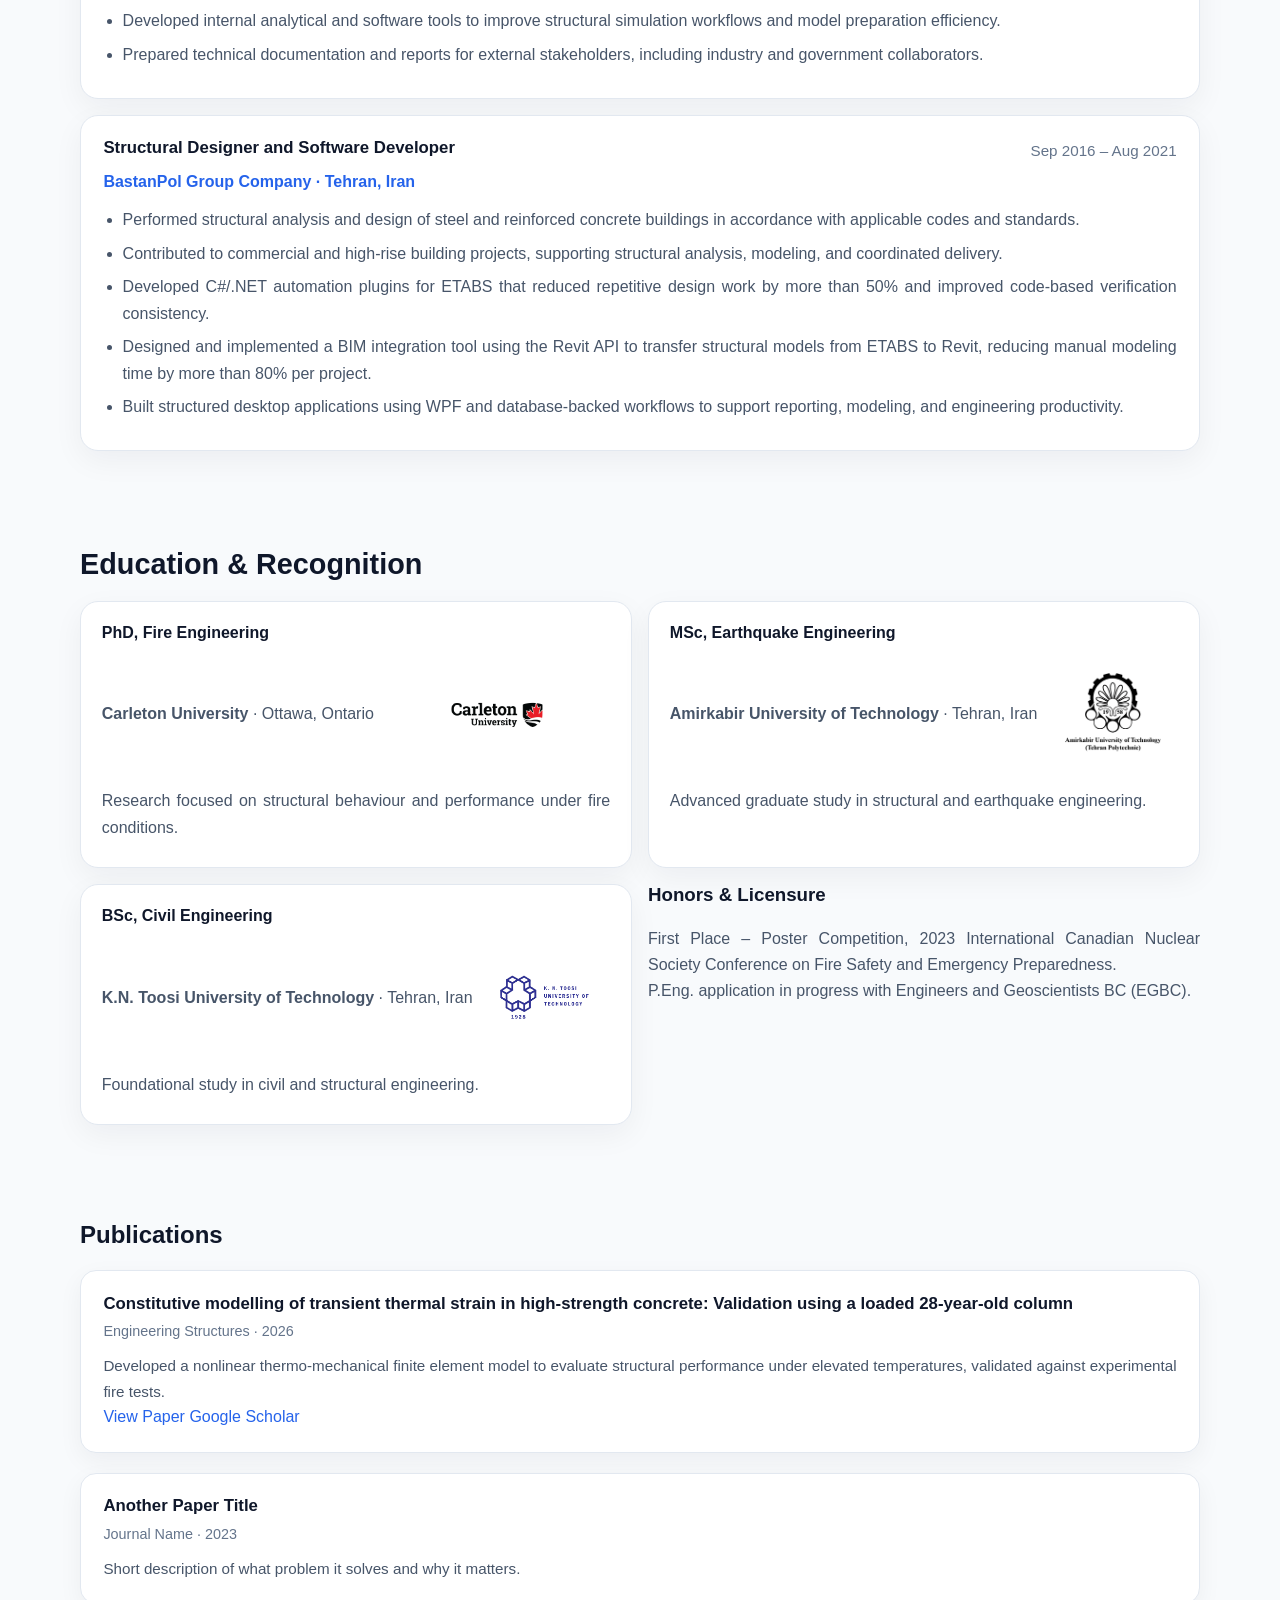
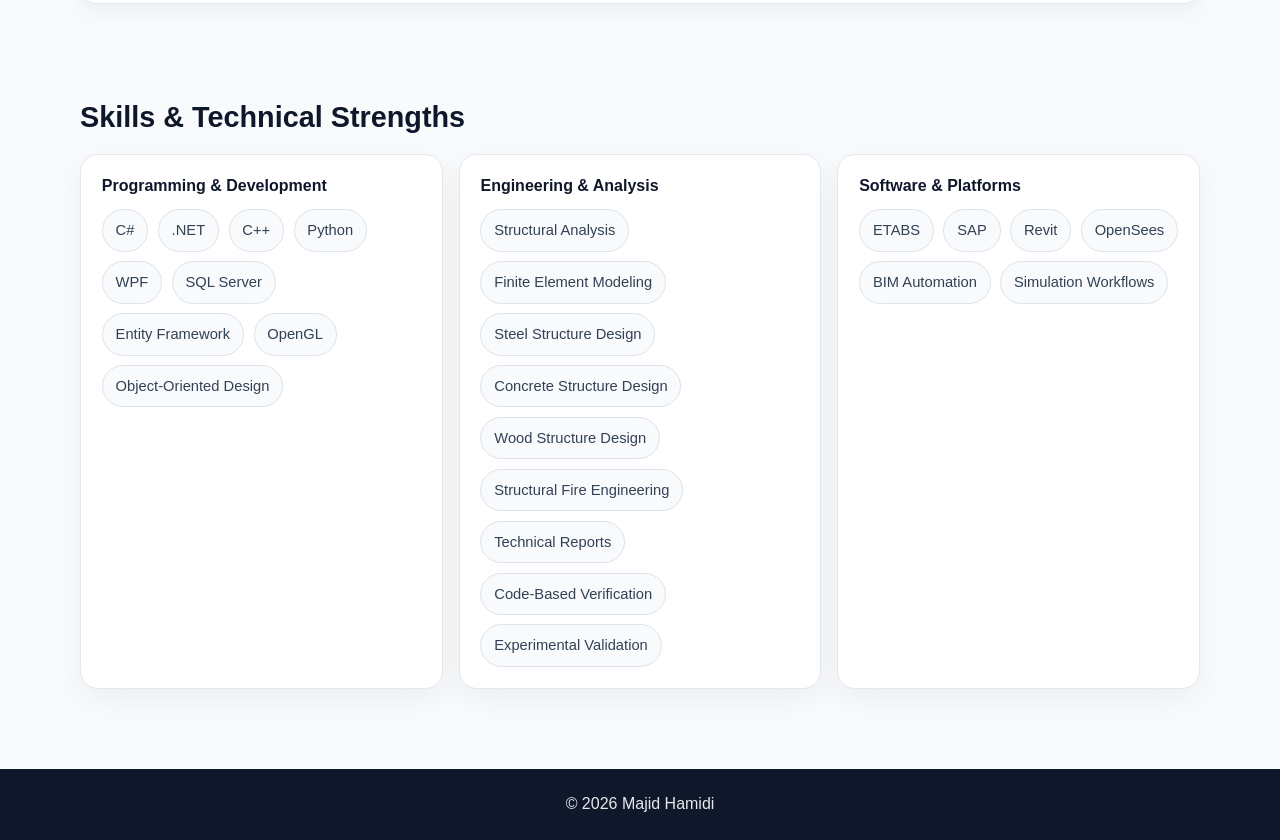
==== commit 073df1c9: "Update resume.html" ====
--- a/resume.html
+++ b/resume.html
@@ -668,18 +668,21 @@
 
       <article class="publication-item">
         <h3>
-          <a href="YOUR_LINK_HERE" target="_blank">
-            Title of Your Paper Goes Here
+          <a href="https://www.sciencedirect.com/science/article/pii/S0141029626001070" target="_blank">
+            Constitutive modelling of transient thermal strain in high-strength concrete: Validation using a loaded 28-year-old column
           </a>
         </h3>
-
-        <p class="pub-meta">
-          Journal Name · 2024
-        </p>
-
-        <p class="pub-desc">
-          Brief explanation of the paper. Focus on contribution, method, and impact (e.g., structural fire modeling, FEM, validation, etc.).
-        </p>
+          <p class="pub-meta">
+            Engineering Structures · 2026
+          </p>
+          <p class="pub-desc">
+            Developed a nonlinear thermo-mechanical finite element model to evaluate structural performance under elevated temperatures, validated against experimental fire tests.
+          </p>
+
+          <div class="pub-links">
+            <a href="https://www.sciencedirect.com/science/article/pii/S0141029626001070" target="_blank">View Paper</a>
+            <a href="https://scholar.google.ca/citations?user=sw-O18IAAAAJ&hl=en&oi=sra" target="_blank">Google Scholar</a>
+          </div>
       </article>
 
       <!-- Repeat -->
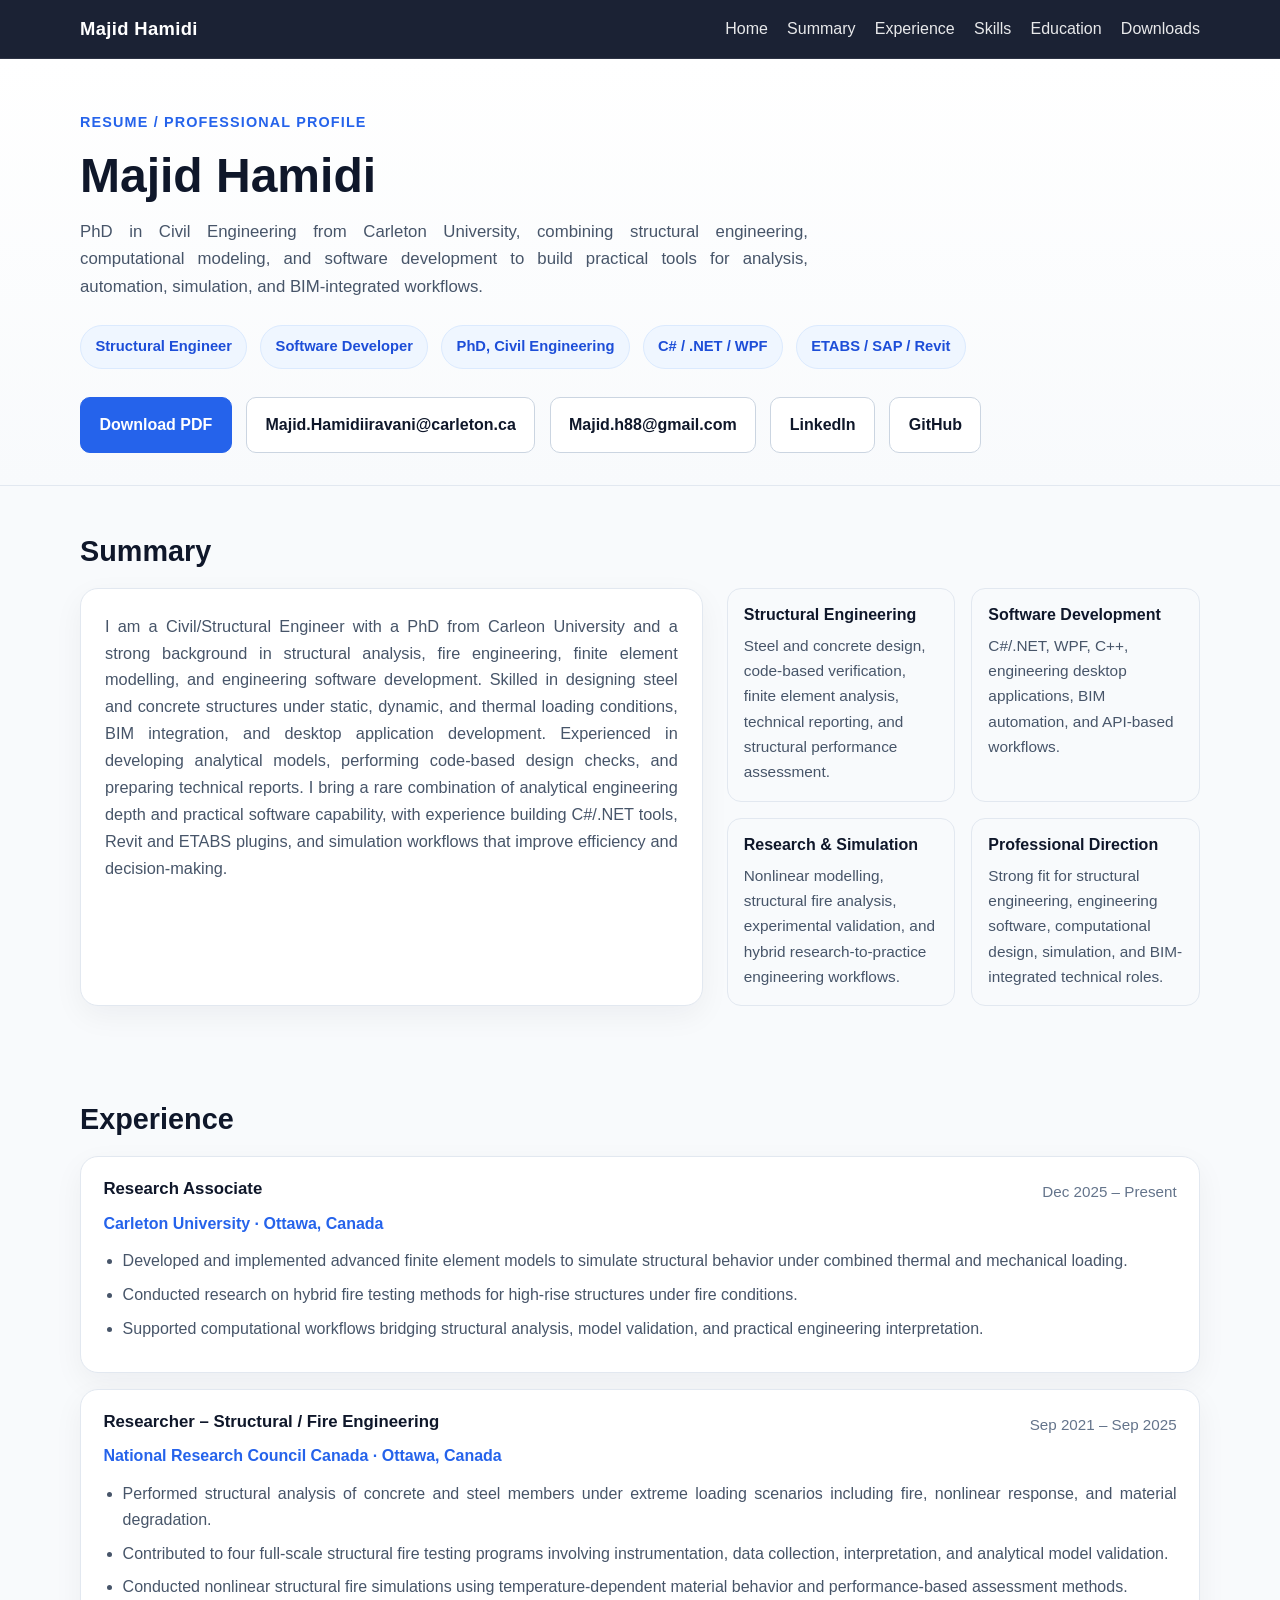
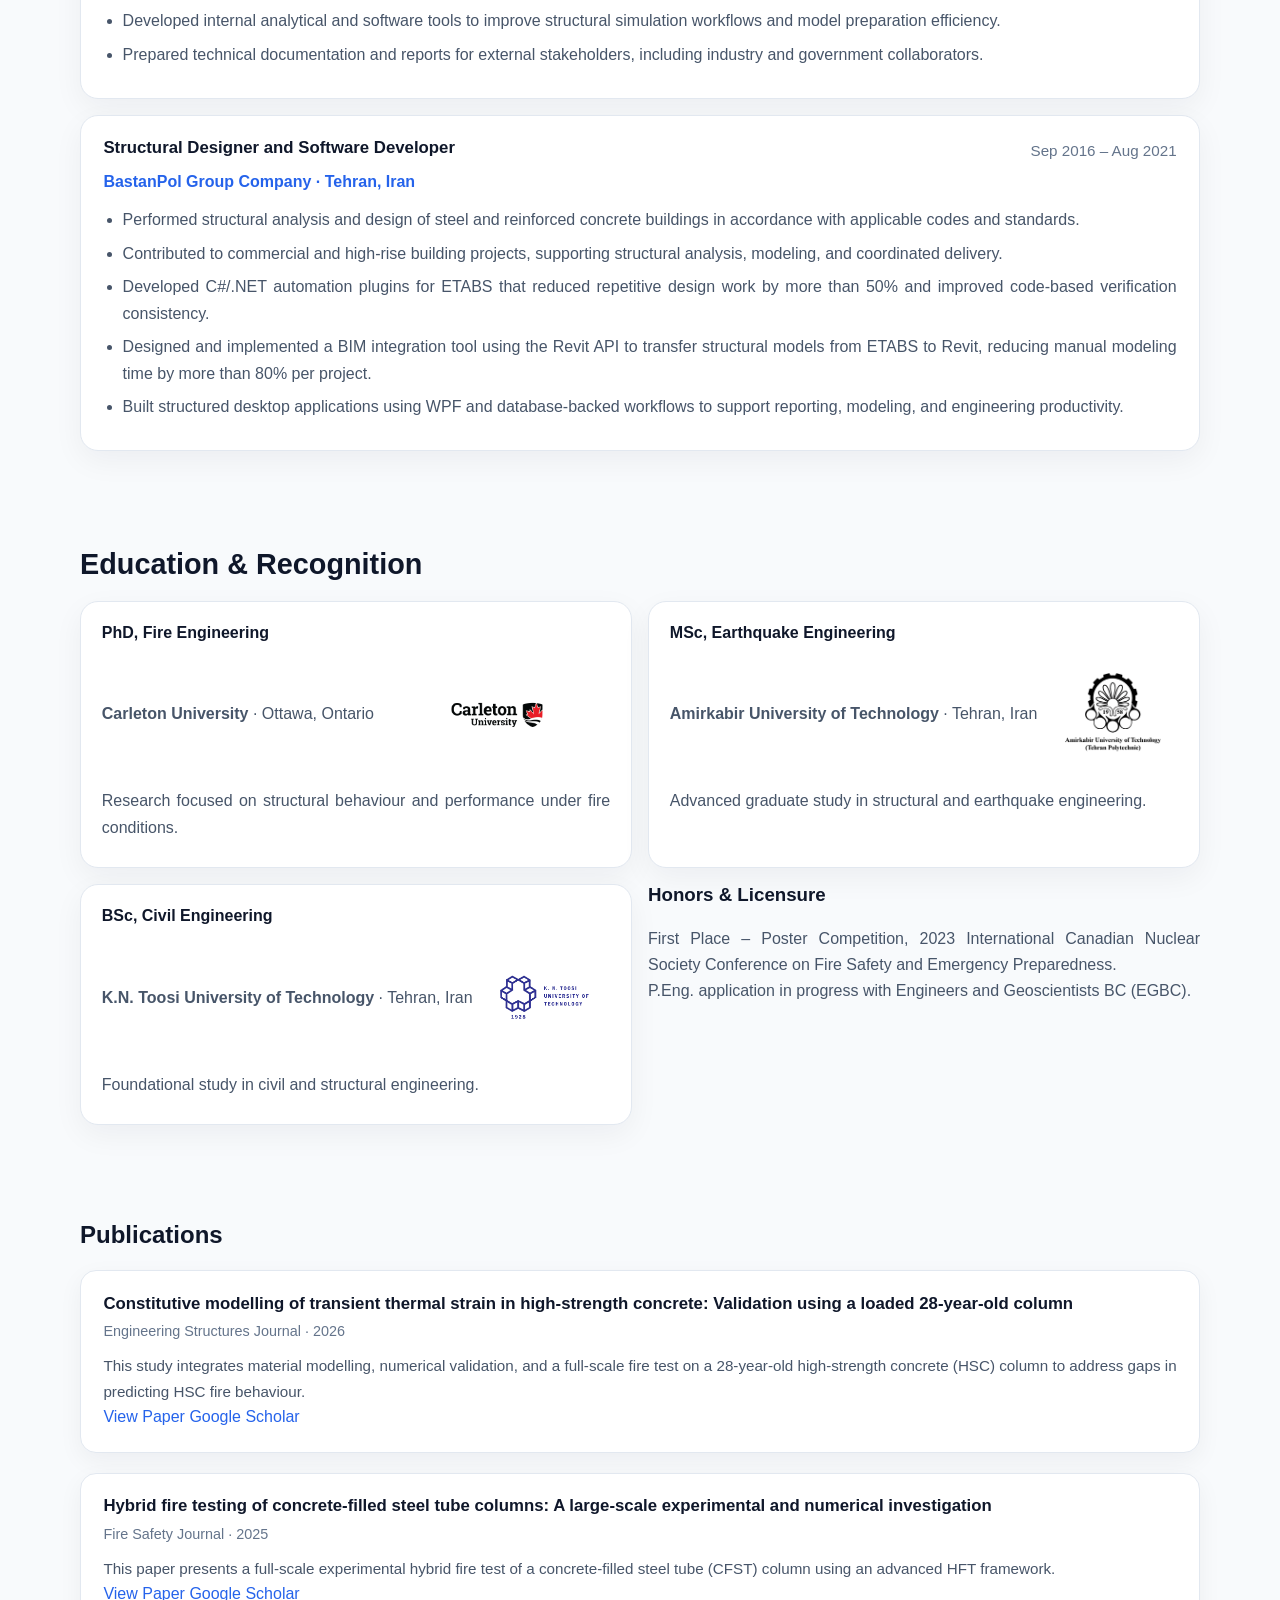
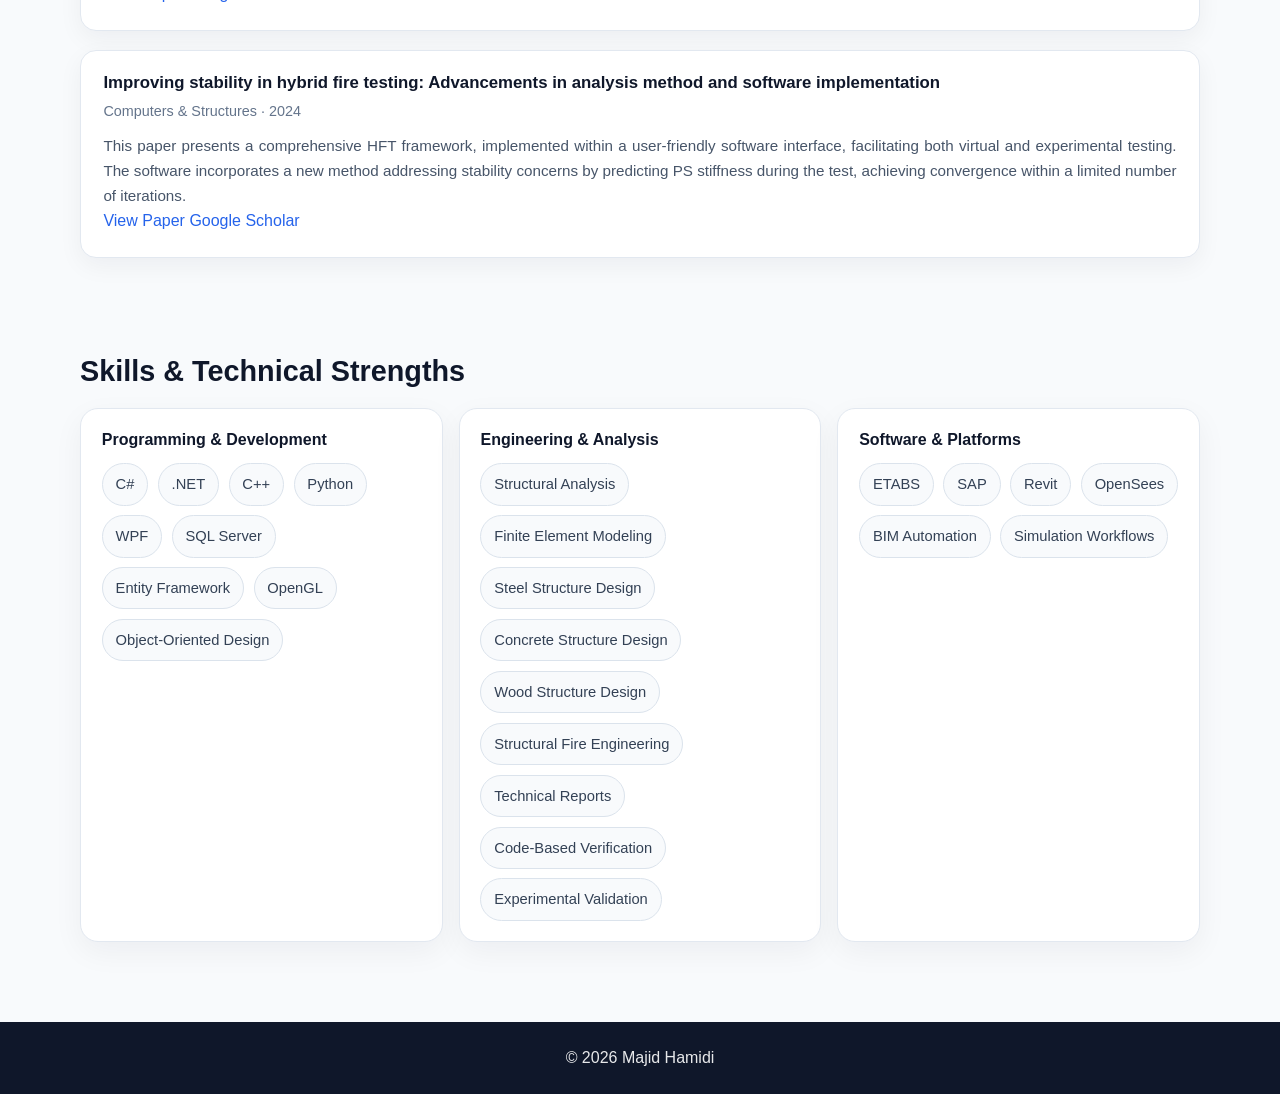
==== commit 10c7d575: "Update resume.html" ====
--- a/resume.html
+++ b/resume.html
@@ -673,33 +673,54 @@
           </a>
         </h3>
           <p class="pub-meta">
-            Engineering Structures · 2026
+            Engineering Structures Journal · 2026
           </p>
           <p class="pub-desc">
-            Developed a nonlinear thermo-mechanical finite element model to evaluate structural performance under elevated temperatures, validated against experimental fire tests.
+            This study integrates material modelling, numerical validation, and a full-scale fire test on a 28-year-old high-strength concrete (HSC) column to address gaps in predicting HSC fire behaviour.
           </p>
 
           <div class="pub-links">
             <a href="https://www.sciencedirect.com/science/article/pii/S0141029626001070" target="_blank">View Paper</a>
-            <a href="https://scholar.google.ca/citations?user=sw-O18IAAAAJ&hl=en&oi=sra" target="_blank">Google Scholar</a>
+            <a href="https://scholar.google.ca/citations?view_op=view_citation&hl=en&user=sw-O18IAAAAJ&citation_for_view=sw-O18IAAAAJ:9yKSN-GCB0IC" target="_blank">Google Scholar</a>
           </div>
       </article>
 
-      <!-- Repeat -->
+     <article class="publication-item">
+        <h3>
+          <a href="https://www.sciencedirect.com/science/article/pii/S0379711225000669" target="_blank">
+            Hybrid fire testing of concrete-filled steel tube columns: A large-scale experimental and numerical investigation
+          </a>
+        </h3>
+          <p class="pub-meta">
+            Fire Safety Journal · 2025
+          </p>
+          <p class="pub-desc">
+            This paper presents a full-scale experimental hybrid fire test of a concrete-filled steel tube (CFST) column using an advanced HFT framework.
+          </p>
+
+          <div class="pub-links">
+            <a href="https://www.sciencedirect.com/science/article/pii/S0379711225000669" target="_blank">View Paper</a>
+            <a href="https://scholar.google.ca/citations?view_op=view_citation&hl=en&user=sw-O18IAAAAJ&citation_for_view=sw-O18IAAAAJ:d1gkVwhDpl0C" target="_blank">Google Scholar</a>
+          </div>
+      </article>
+
       <article class="publication-item">
         <h3>
-          <a href="YOUR_LINK_HERE" target="_blank">
-            Another Paper Title
+          <a href="https://www.sciencedirect.com/science/article/pii/S0045794924002025" target="_blank">
+            Improving stability in hybrid fire testing: Advancements in analysis method and software implementation
           </a>
         </h3>
-
-        <p class="pub-meta">
-          Journal Name · 2023
-        </p>
-
-        <p class="pub-desc">
-          Short description of what problem it solves and why it matters.
-        </p>
+          <p class="pub-meta">
+            Computers & Structures · 2024
+          </p>
+          <p class="pub-desc">
+            This paper presents a comprehensive HFT framework, implemented within a user-friendly software interface, facilitating both virtual and experimental testing. The software incorporates a new method addressing stability concerns by predicting PS stiffness during the test, achieving convergence within a limited number of iterations.
+          </p>
+
+          <div class="pub-links">
+            <a href="https://www.sciencedirect.com/science/article/pii/S0045794924002025" target="_blank">View Paper</a>
+            <a href="https://scholar.google.ca/citations?view_op=view_citation&hl=en&user=sw-O18IAAAAJ&citation_for_view=sw-O18IAAAAJ:u5HHmVD_uO8C" target="_blank">Google Scholar</a>
+          </div>
       </article>
 
     </div>
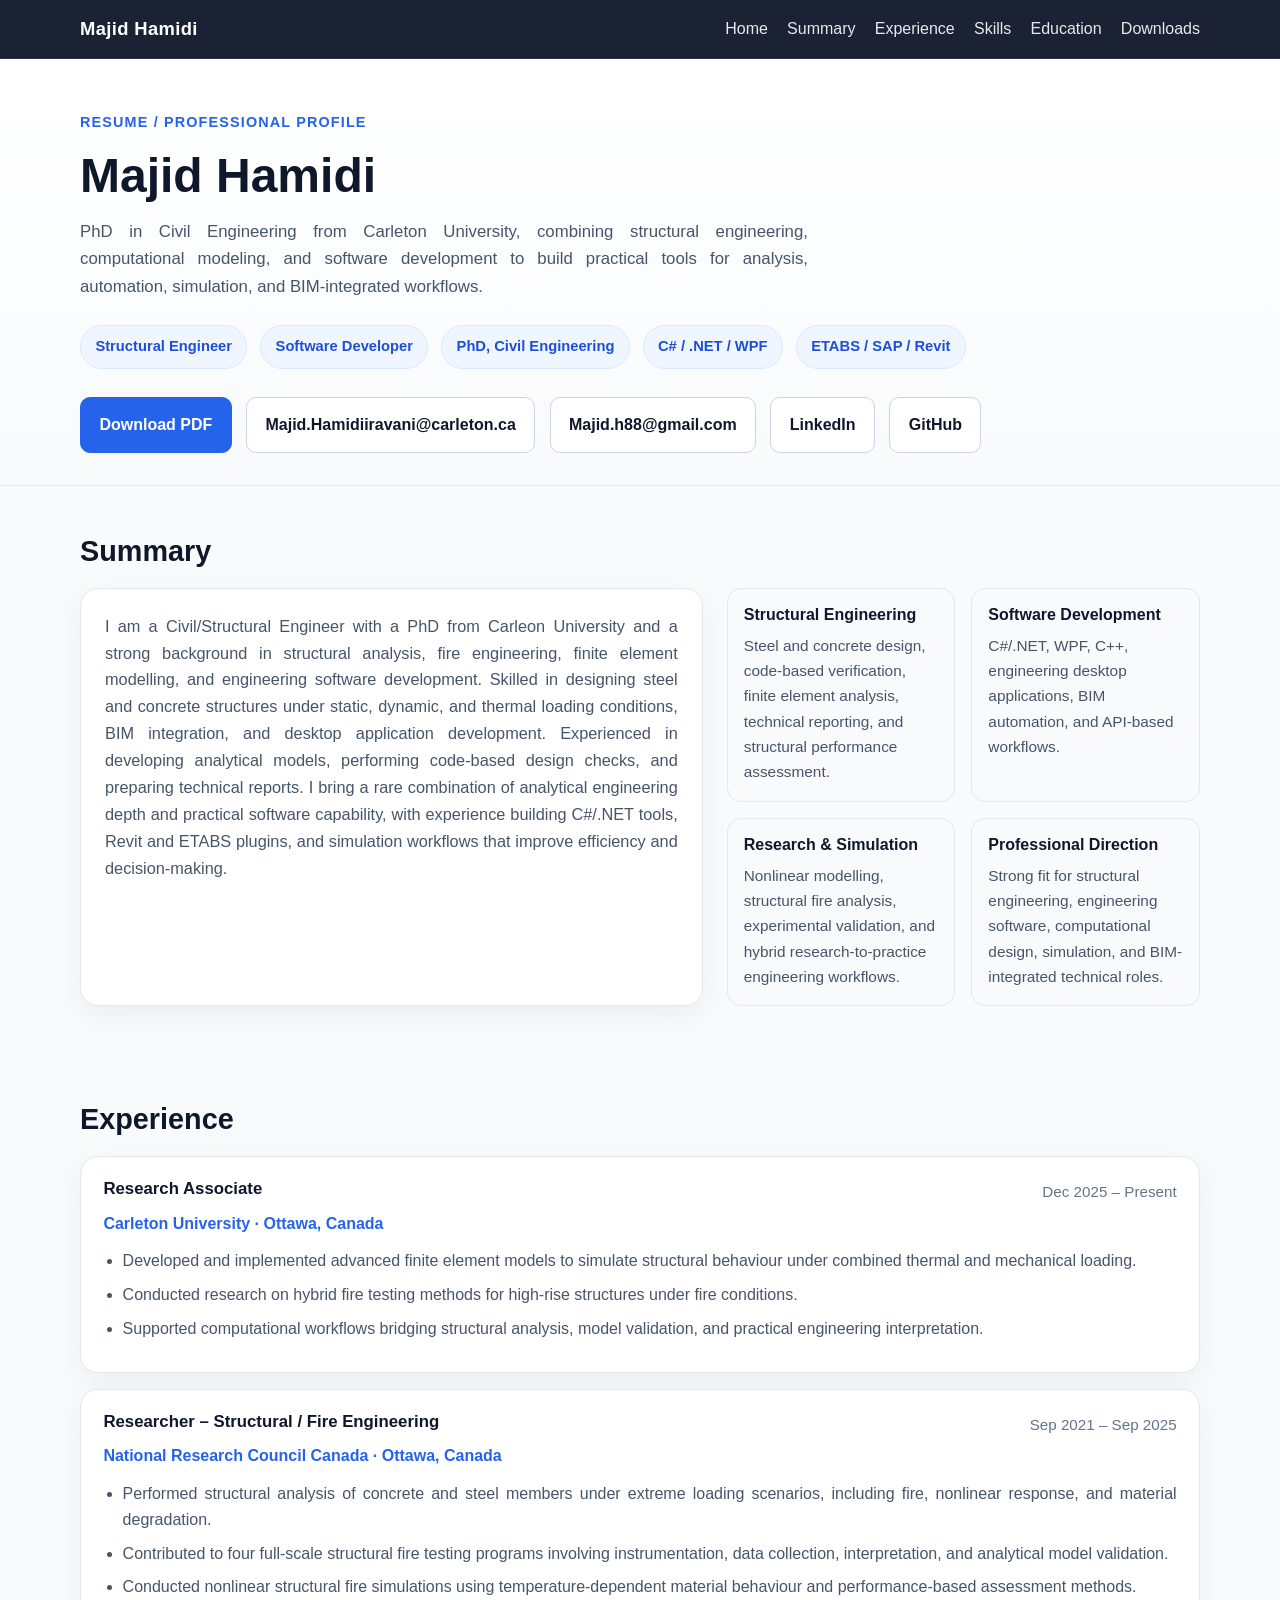
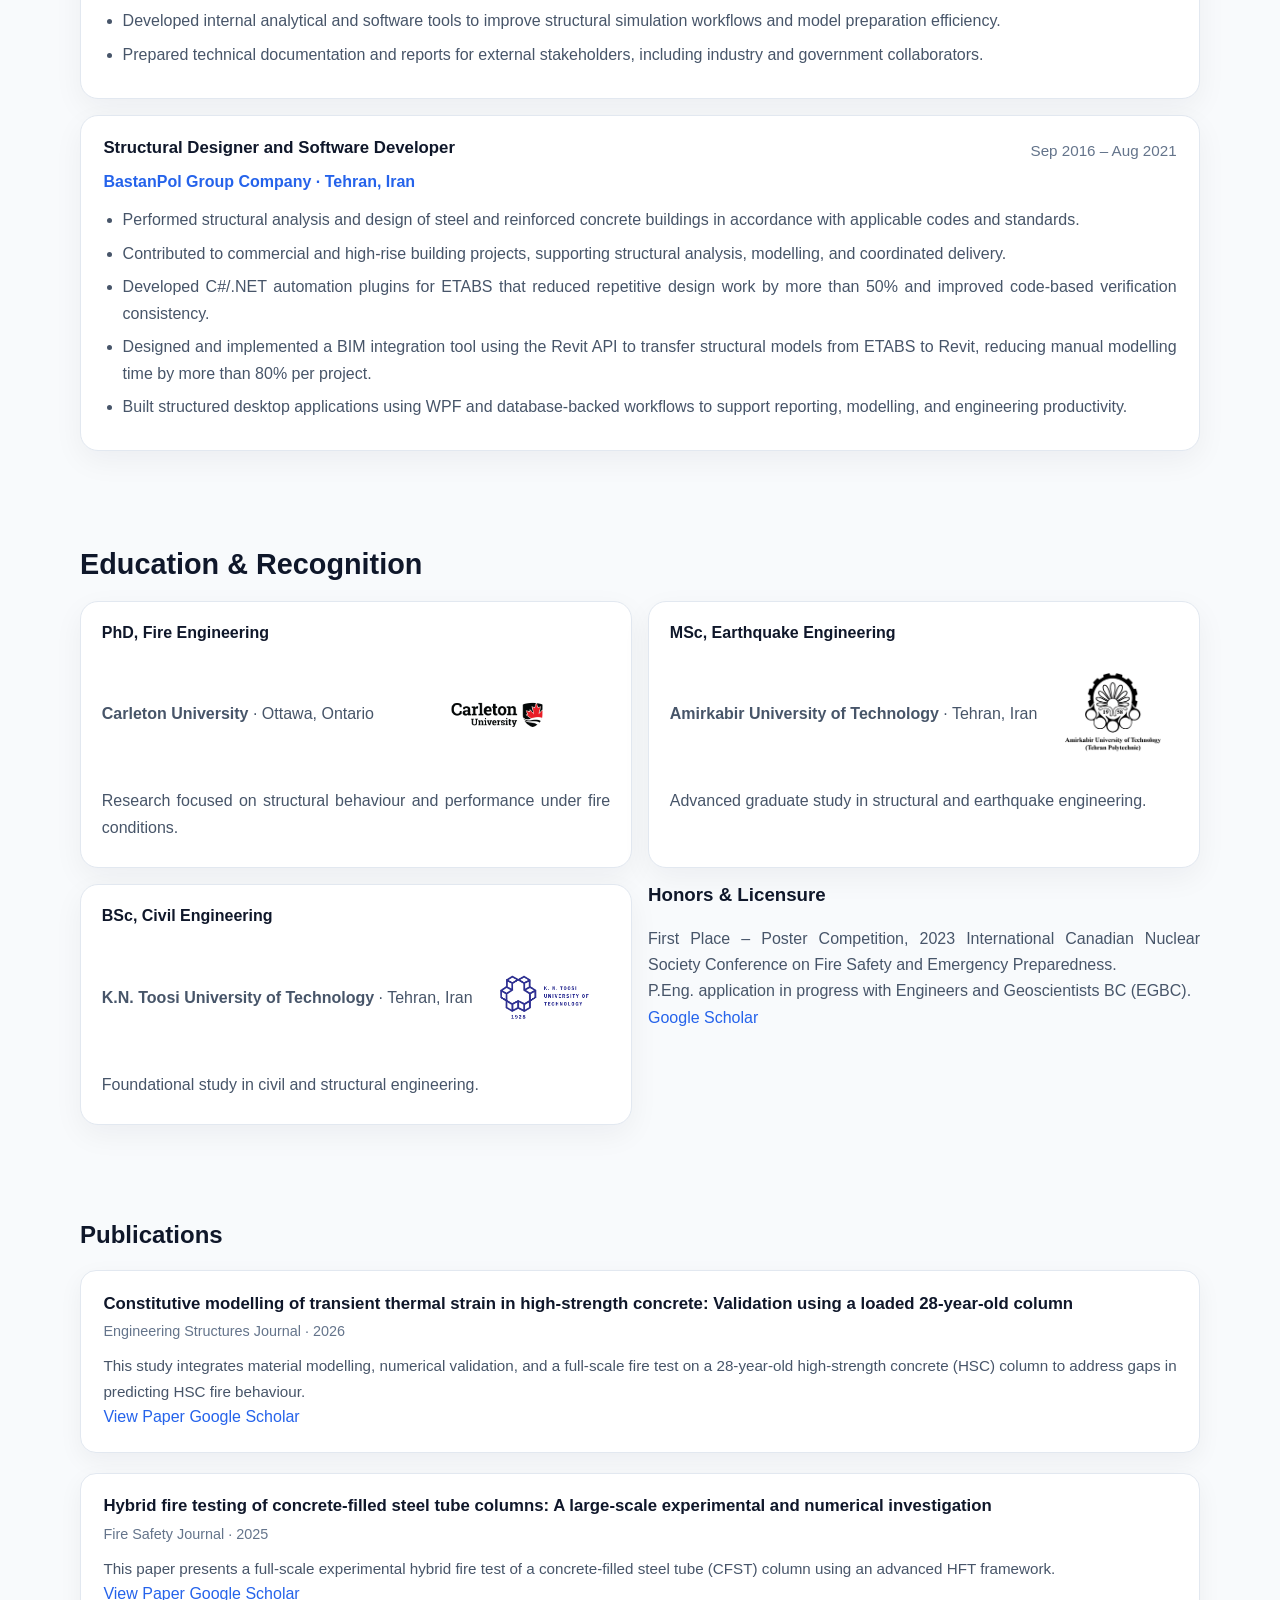
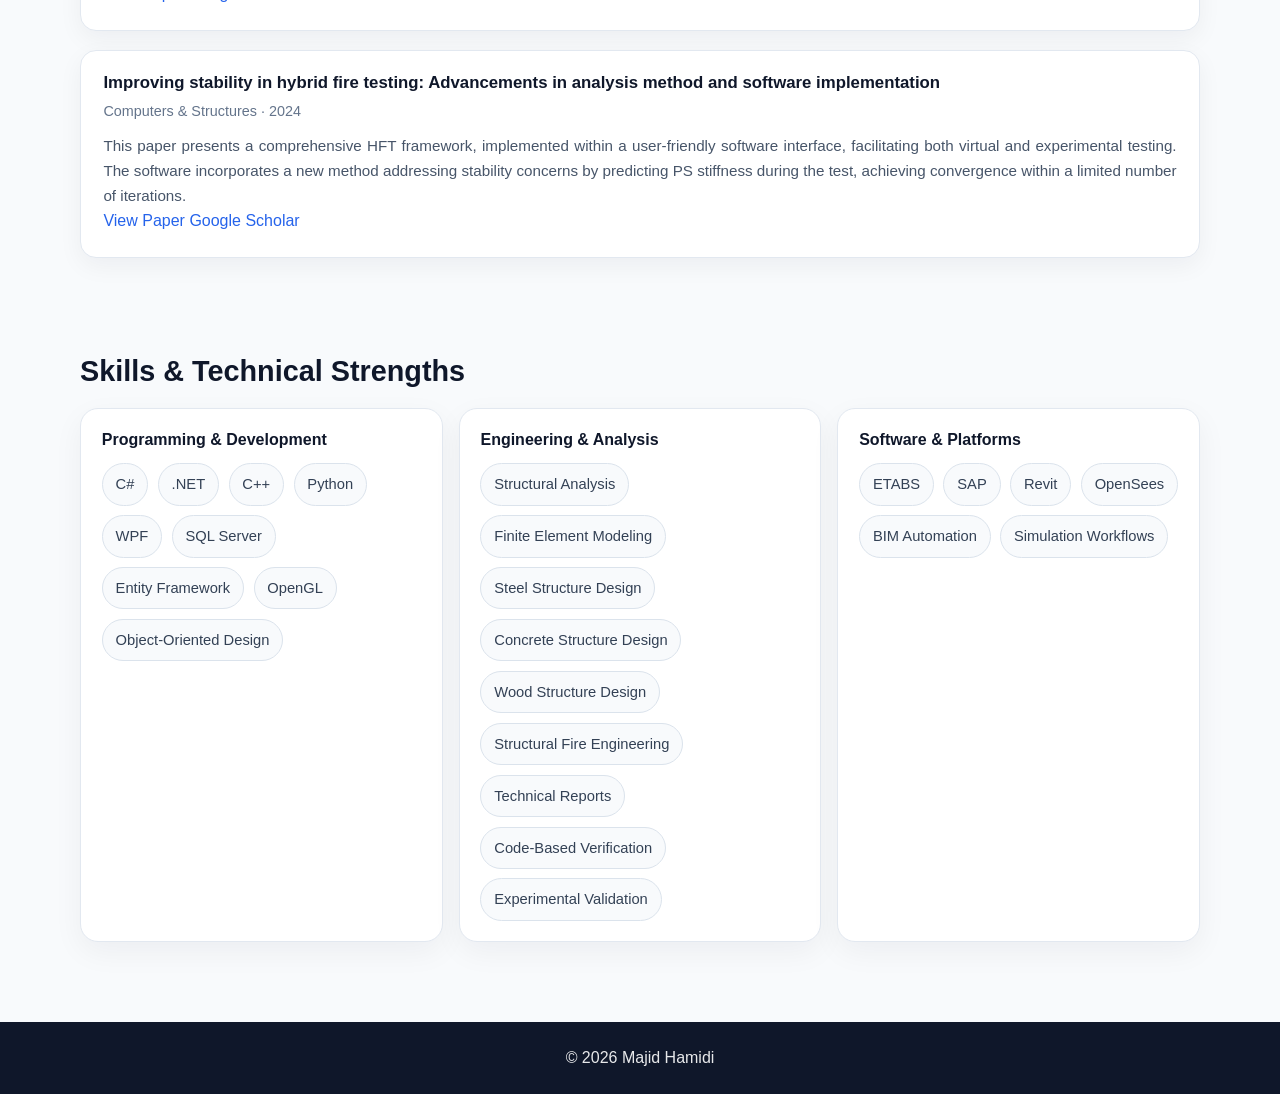
==== commit 23bba0dd: "Update resume.html" ====
--- a/resume.html
+++ b/resume.html
@@ -577,7 +577,7 @@
           </div>
           <div class="item-company">Carleton University · Ottawa, Canada</div>
           <ul>
-            <li>Developed and implemented advanced finite element models to simulate structural behavior under combined thermal and mechanical loading.</li>
+            <li>Developed and implemented advanced finite element models to simulate structural behaviour under combined thermal and mechanical loading.</li>
             <li>Conducted research on hybrid fire testing methods for high-rise structures under fire conditions.</li>
             <li>Supported computational workflows bridging structural analysis, model validation, and practical engineering interpretation.</li>
           </ul>
@@ -590,9 +590,9 @@
           </div>
           <div class="item-company">National Research Council Canada · Ottawa, Canada</div>
           <ul>
-            <li>Performed structural analysis of concrete and steel members under extreme loading scenarios including fire, nonlinear response, and material degradation.</li>
+            <li>Performed structural analysis of concrete and steel members under extreme loading scenarios, including fire, nonlinear response, and material degradation.</li>
             <li>Contributed to four full-scale structural fire testing programs involving instrumentation, data collection, interpretation, and analytical model validation.</li>
-            <li>Conducted nonlinear structural fire simulations using temperature-dependent material behavior and performance-based assessment methods.</li>
+            <li>Conducted nonlinear structural fire simulations using temperature-dependent material behaviour and performance-based assessment methods.</li>
             <li>Developed internal analytical and software tools to improve structural simulation workflows and model preparation efficiency.</li>
             <li>Prepared technical documentation and reports for external stakeholders, including industry and government collaborators.</li>
           </ul>
@@ -606,10 +606,10 @@
           <div class="item-company">BastanPol Group Company · Tehran, Iran</div>
           <ul>
             <li>Performed structural analysis and design of steel and reinforced concrete buildings in accordance with applicable codes and standards.</li>
-            <li>Contributed to commercial and high-rise building projects, supporting structural analysis, modeling, and coordinated delivery.</li>
+            <li>Contributed to commercial and high-rise building projects, supporting structural analysis, modelling, and coordinated delivery.</li>
             <li>Developed C#/.NET automation plugins for ETABS that reduced repetitive design work by more than 50% and improved code-based verification consistency.</li>
-            <li>Designed and implemented a BIM integration tool using the Revit API to transfer structural models from ETABS to Revit, reducing manual modeling time by more than 80% per project.</li>
-            <li>Built structured desktop applications using WPF and database-backed workflows to support reporting, modeling, and engineering productivity.</li>
+            <li>Designed and implemented a BIM integration tool using the Revit API to transfer structural models from ETABS to Revit, reducing manual modelling time by more than 80% per project.</li>
+            <li>Built structured desktop applications using WPF and database-backed workflows to support reporting, modelling, and engineering productivity.</li>
           </ul>
         </article>
       </div>
@@ -656,6 +656,9 @@
           <h3>Honors & Licensure</h3>
           <p>First Place – Poster Competition, 2023 International Canadian Nuclear Society Conference on Fire Safety and Emergency Preparedness.</p>
           <p>P.Eng. application in progress with Engineers and Geoscientists BC (EGBC).</p>
+          <div class="pub-links">
+            <a href= "https://carleton.ca/cee/2023/ph-d-candidate-majid-hamidi-iravani-wins-first-prize-in-the-poster-competition-at-the-2023-cns-fsep-conference/" target="_blank">Google Scholar</a>
+          </div>
         </div>
       </div>
     </div>
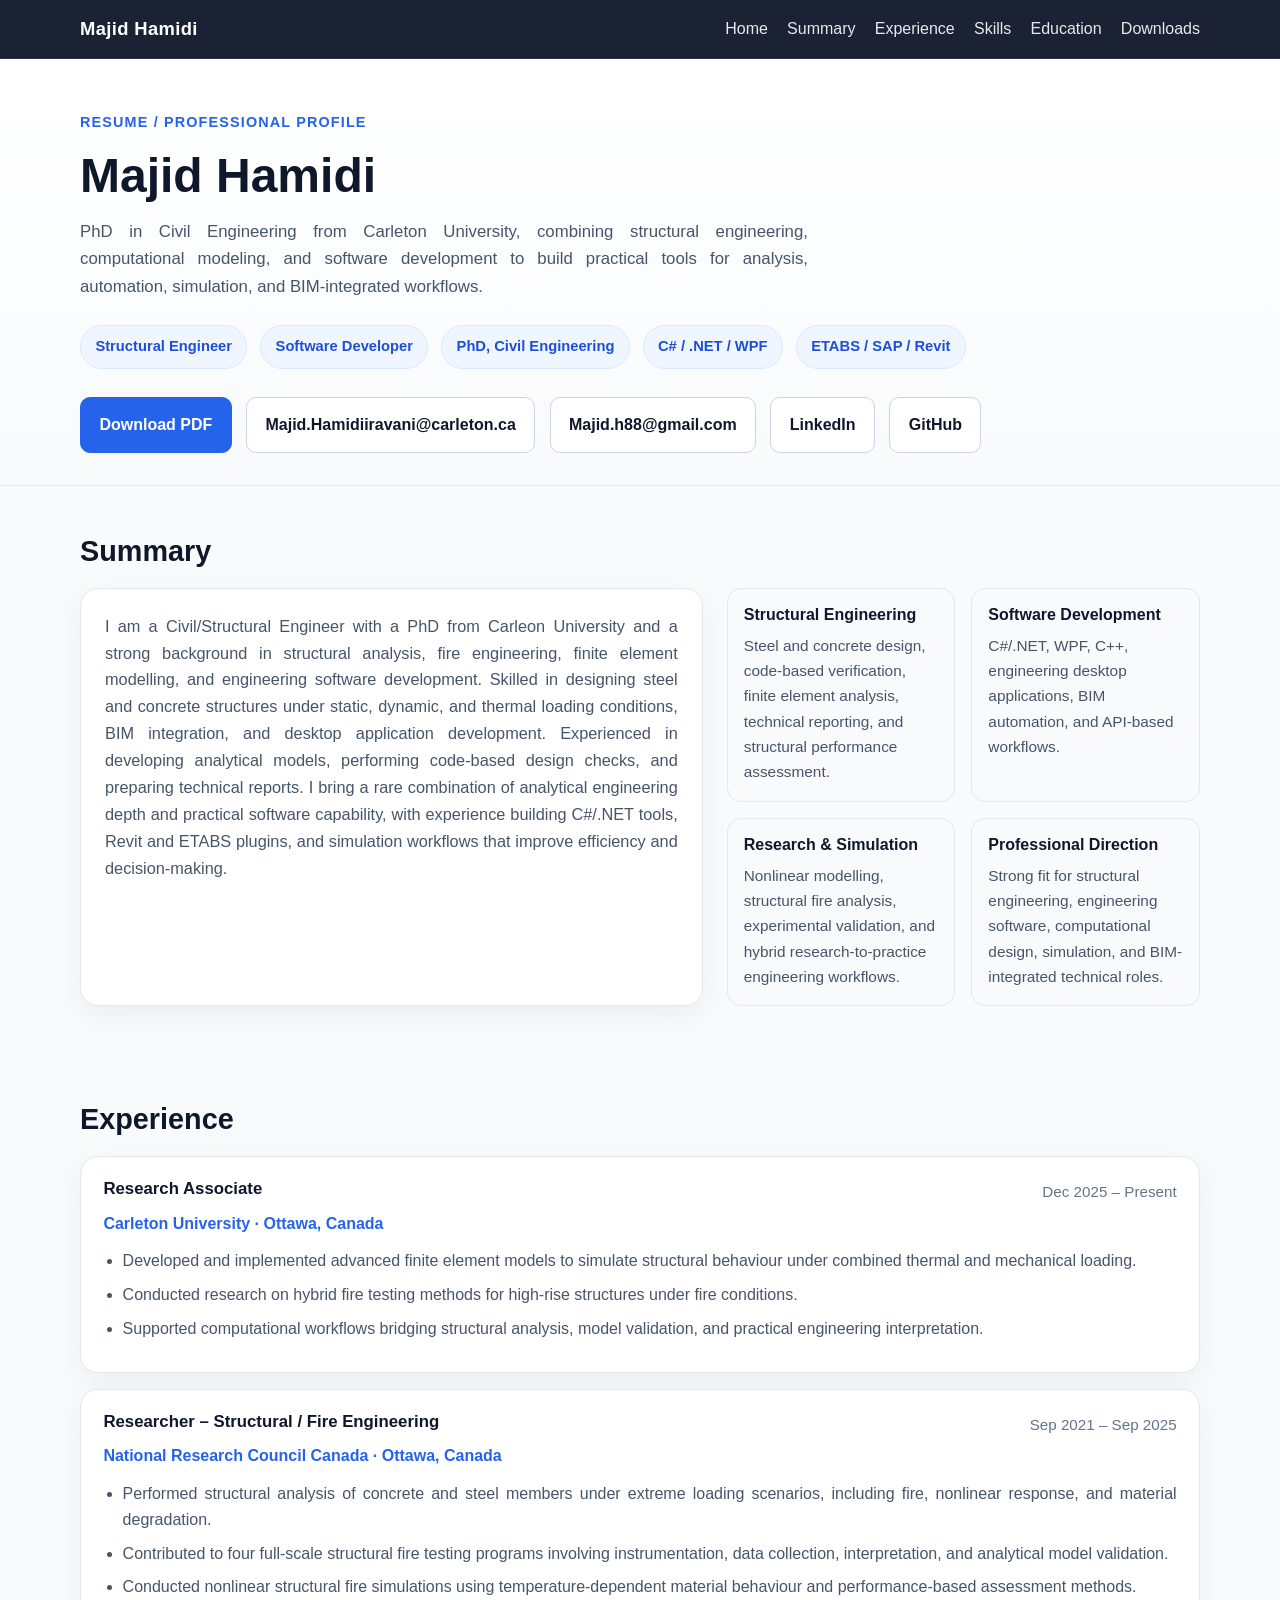
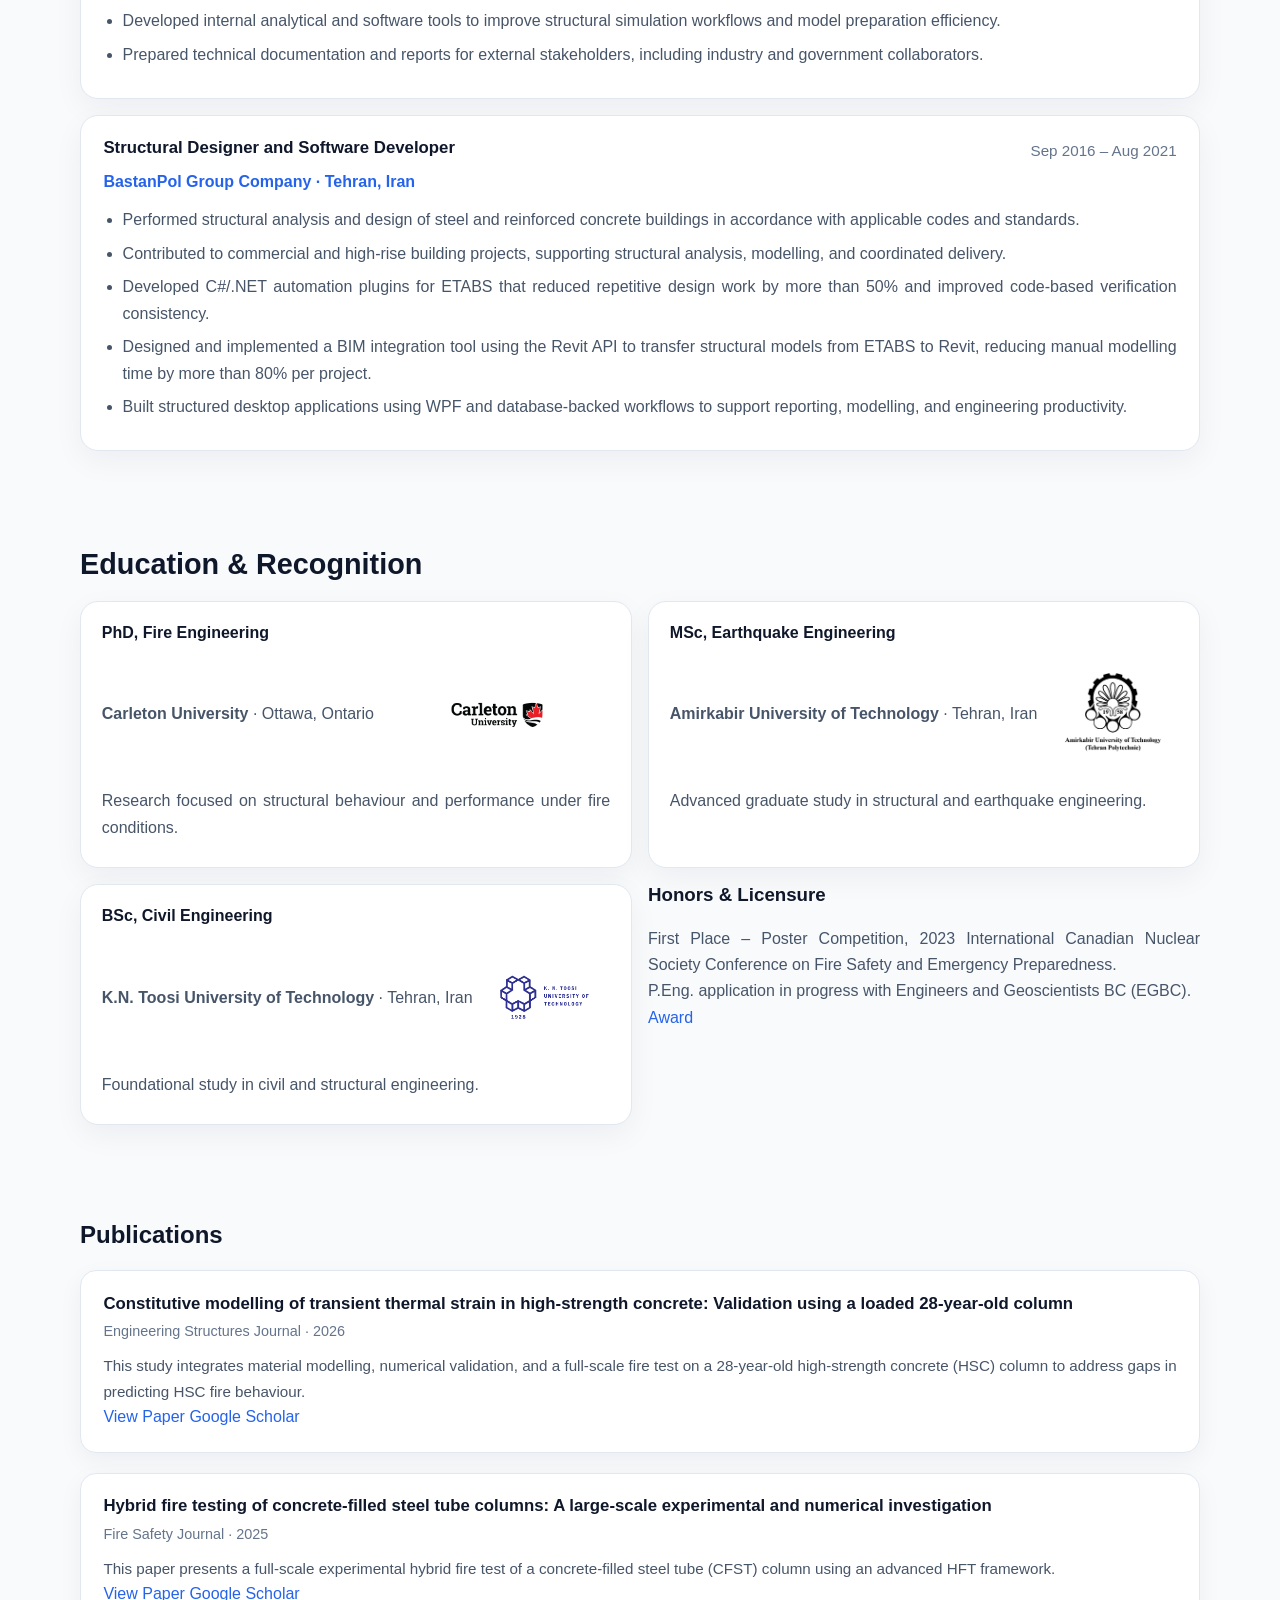
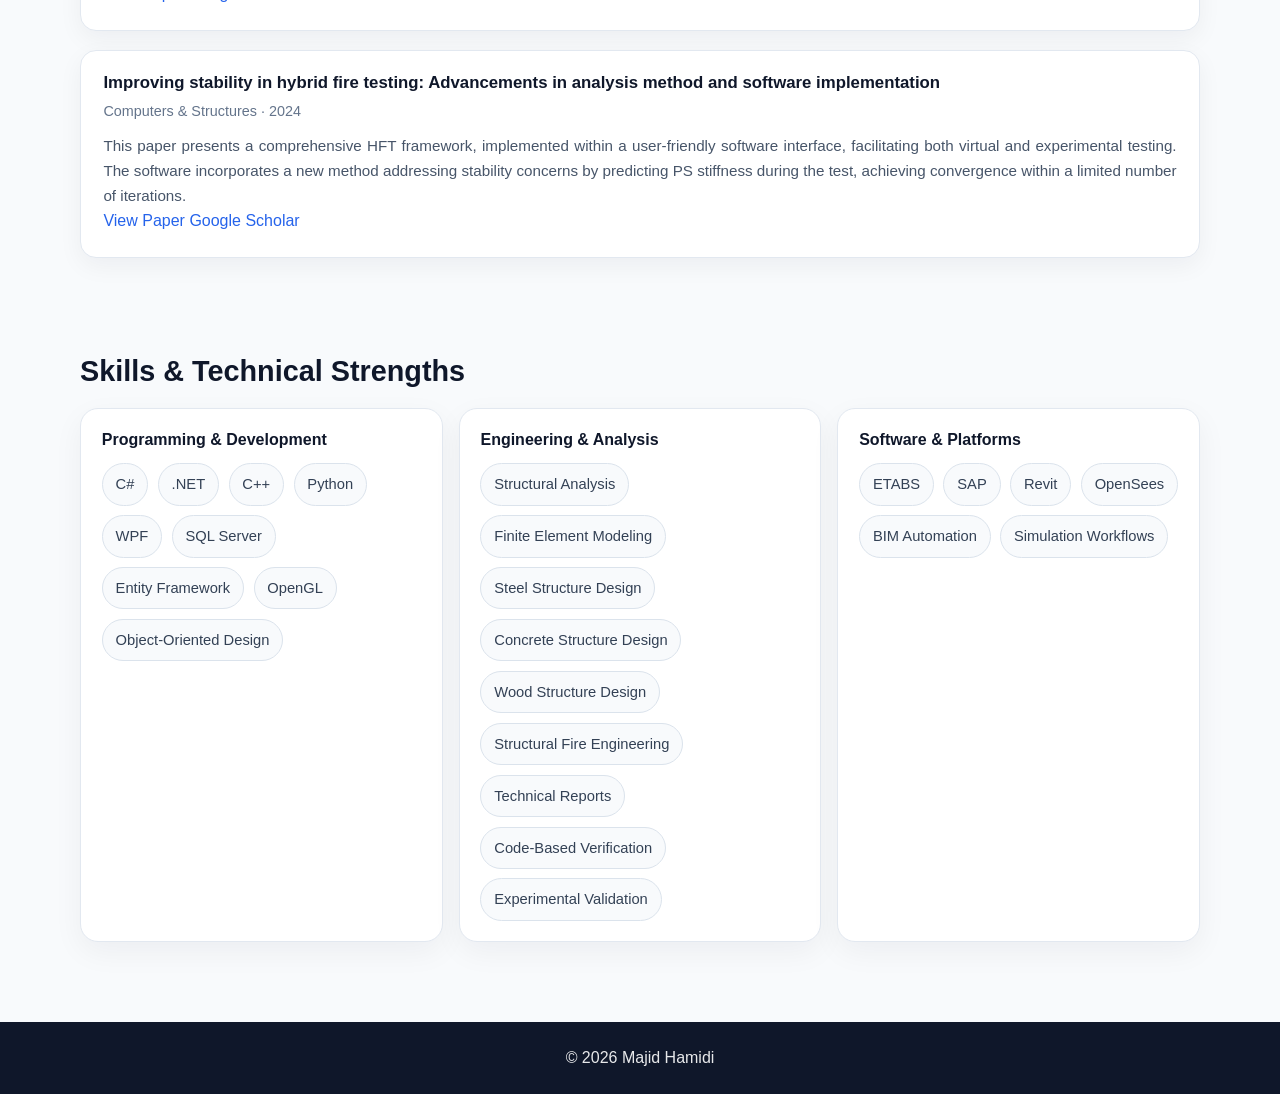
==== commit fa3d3203: "Update resume.html" ====
--- a/resume.html
+++ b/resume.html
@@ -657,7 +657,7 @@
           <p>First Place – Poster Competition, 2023 International Canadian Nuclear Society Conference on Fire Safety and Emergency Preparedness.</p>
           <p>P.Eng. application in progress with Engineers and Geoscientists BC (EGBC).</p>
           <div class="pub-links">
-            <a href= "https://carleton.ca/cee/2023/ph-d-candidate-majid-hamidi-iravani-wins-first-prize-in-the-poster-competition-at-the-2023-cns-fsep-conference/" target="_blank">Google Scholar</a>
+            <a href= "https://carleton.ca/cee/2023/ph-d-candidate-majid-hamidi-iravani-wins-first-prize-in-the-poster-competition-at-the-2023-cns-fsep-conference/" target="_blank">Award</a>
           </div>
         </div>
       </div>
